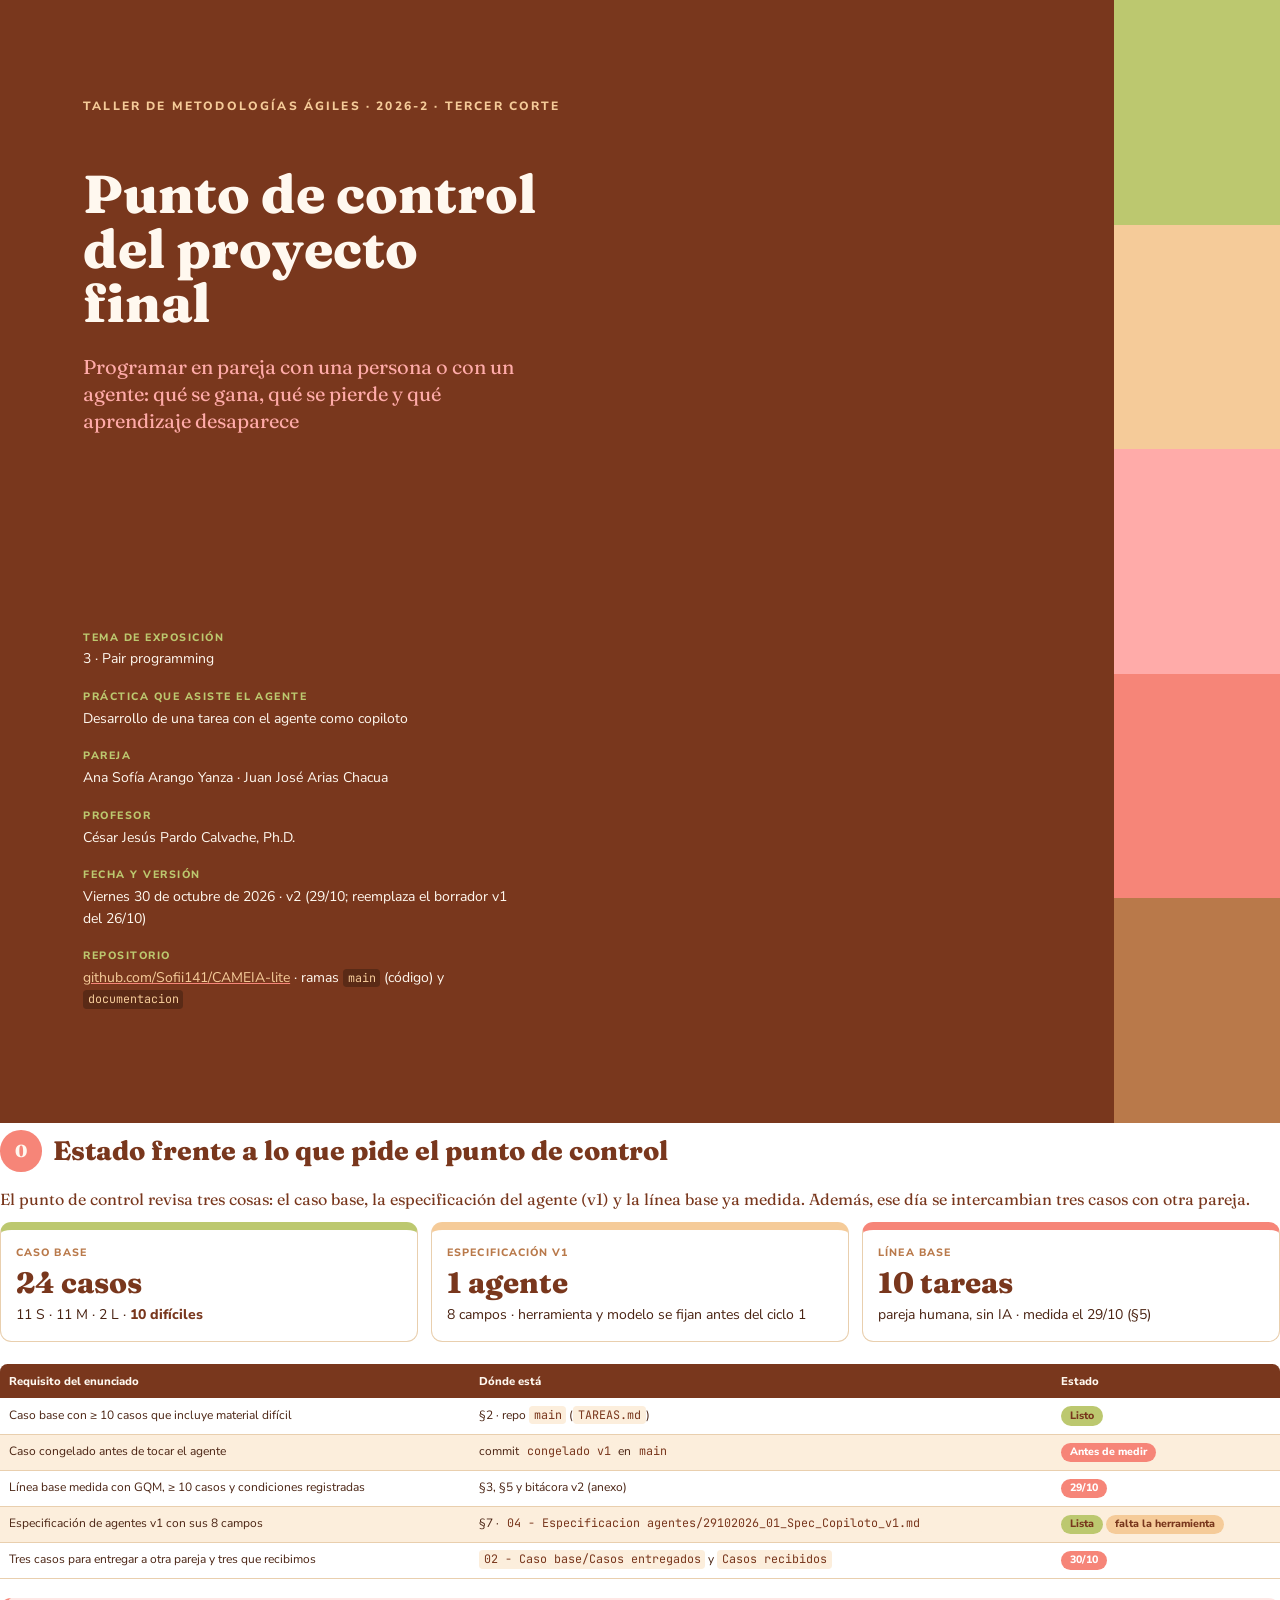
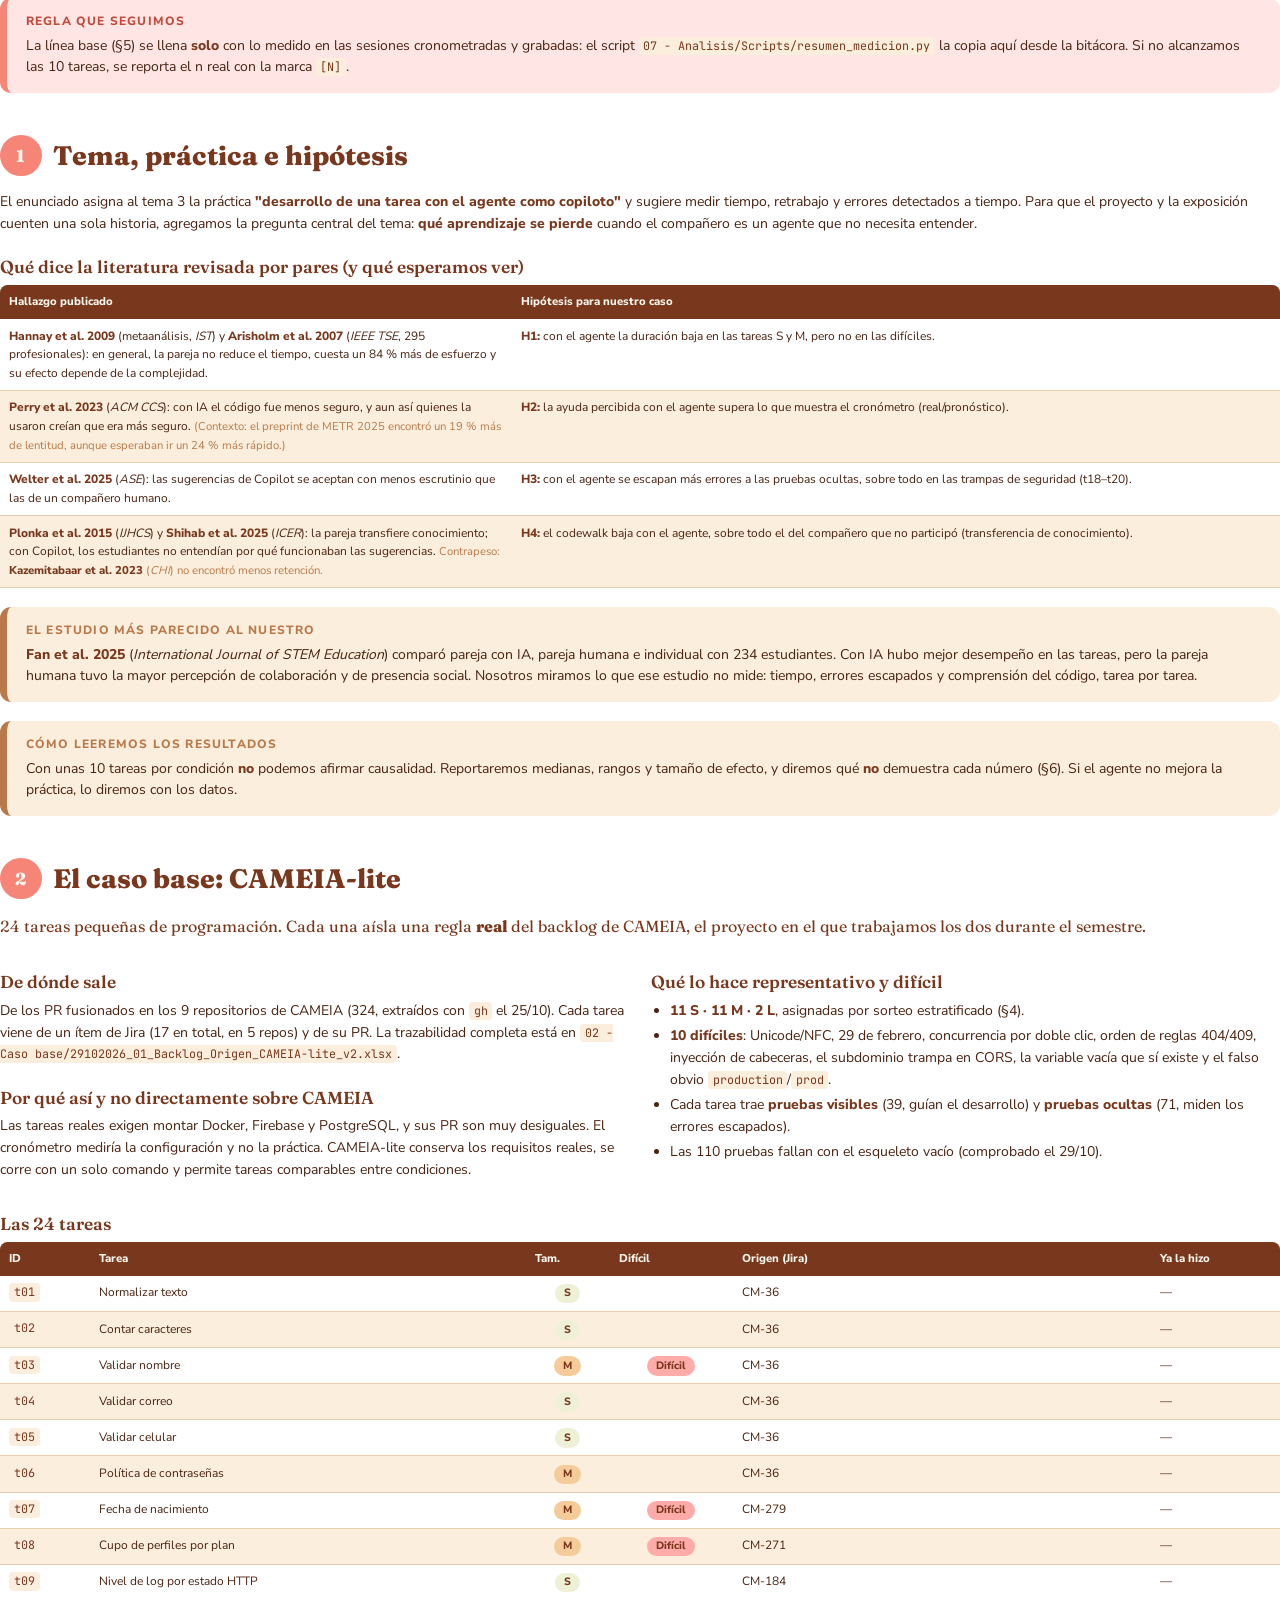
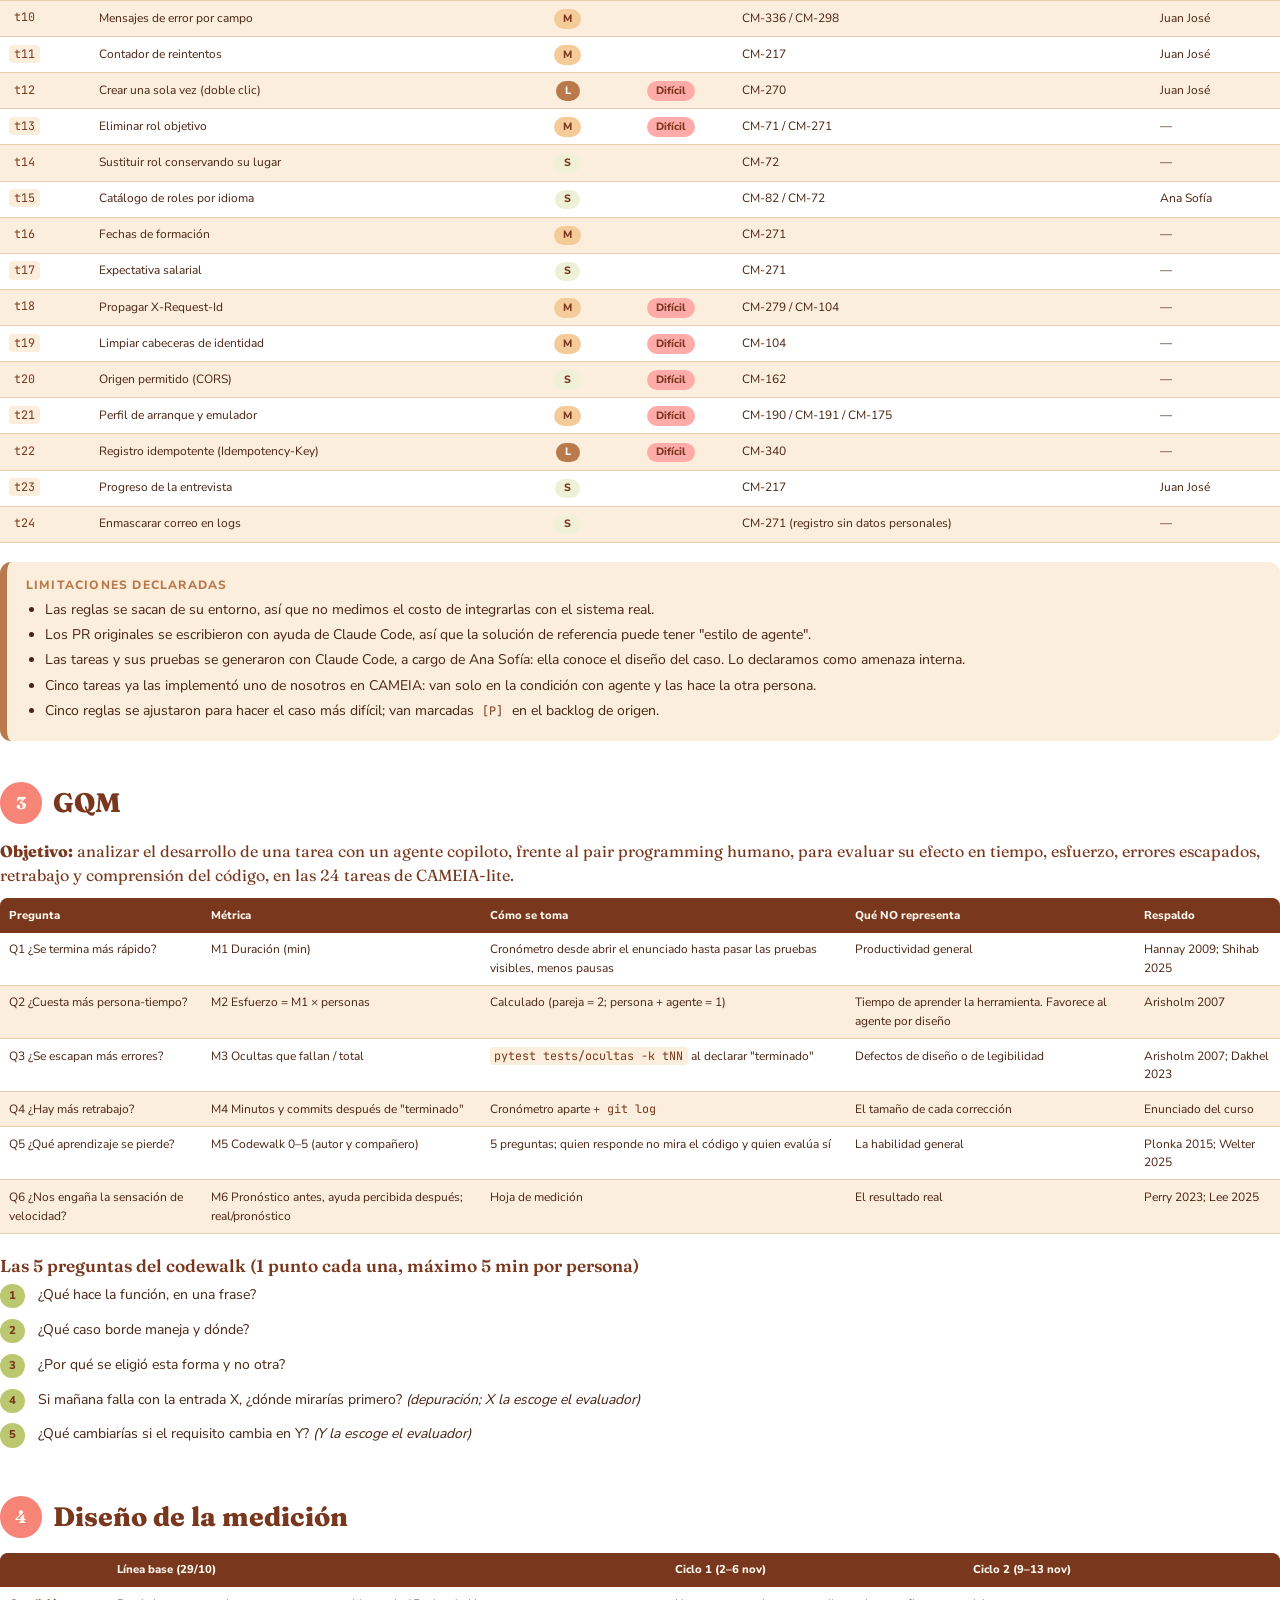
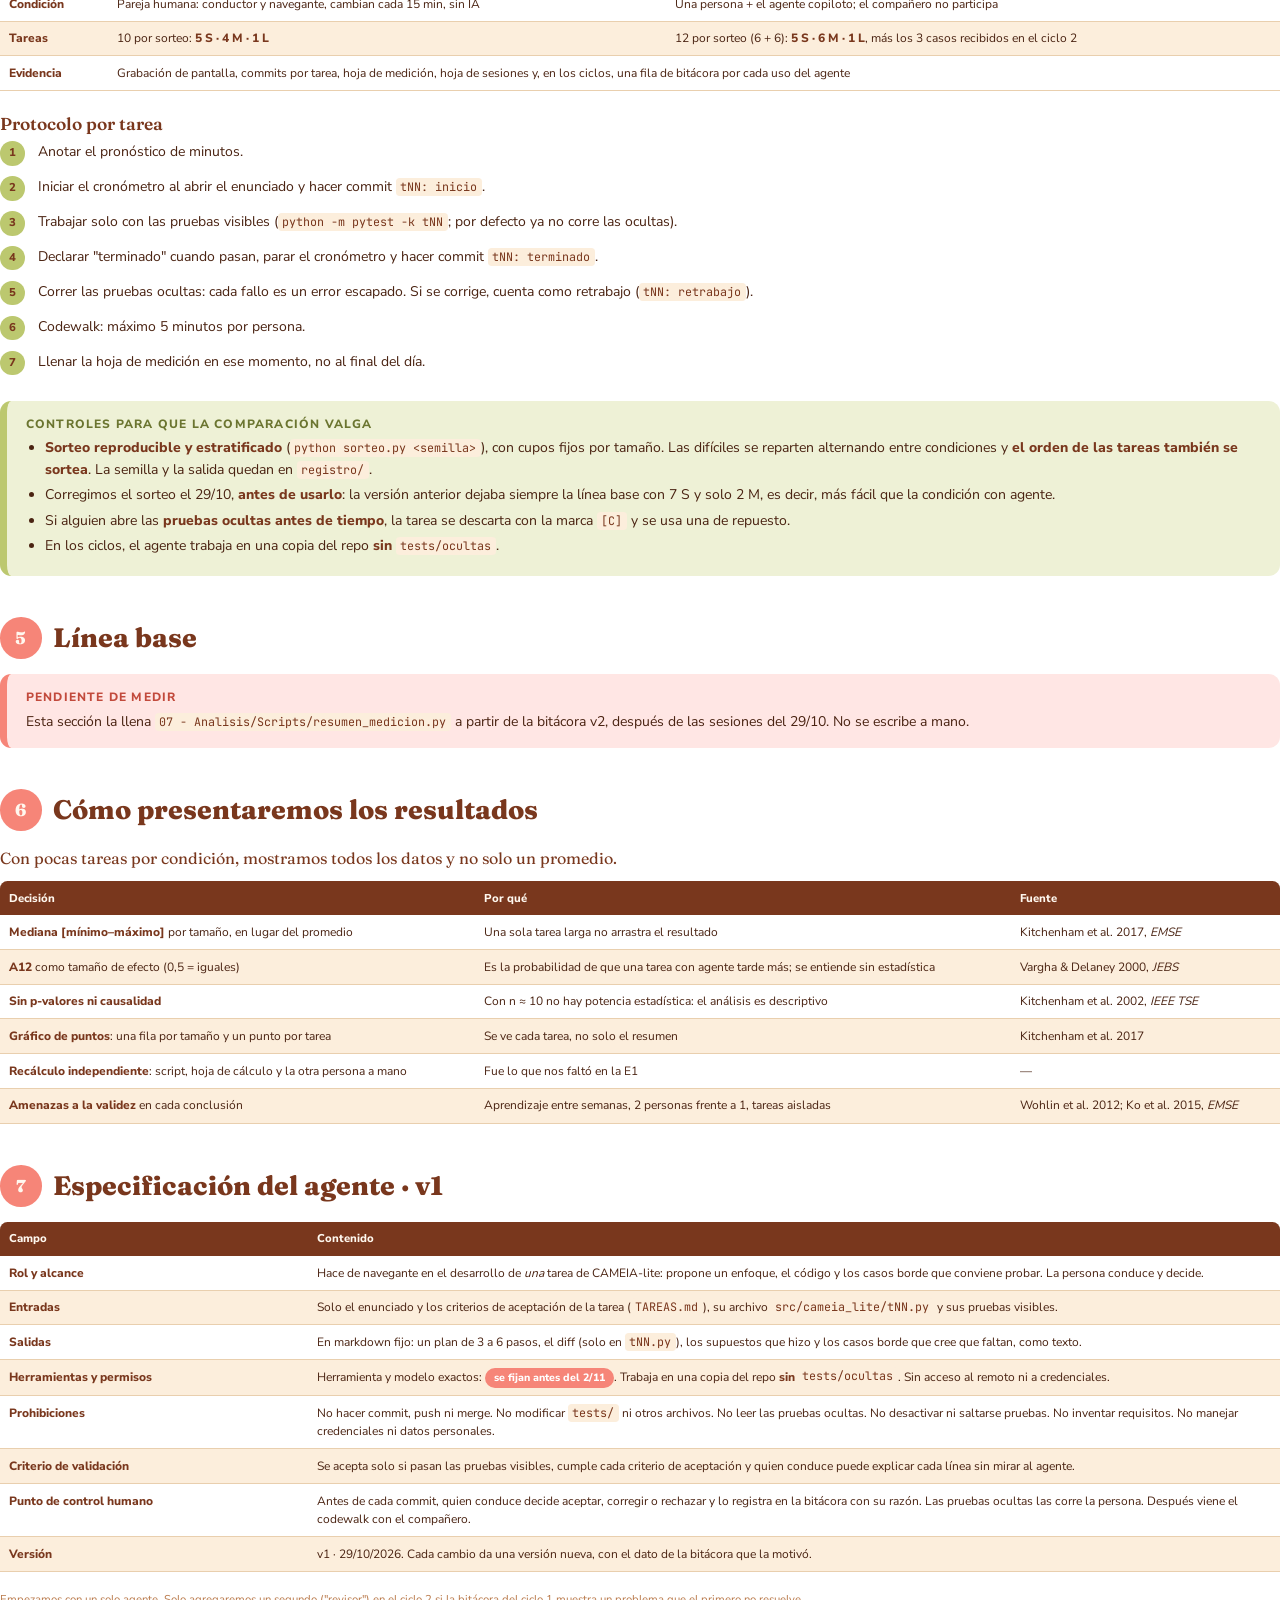
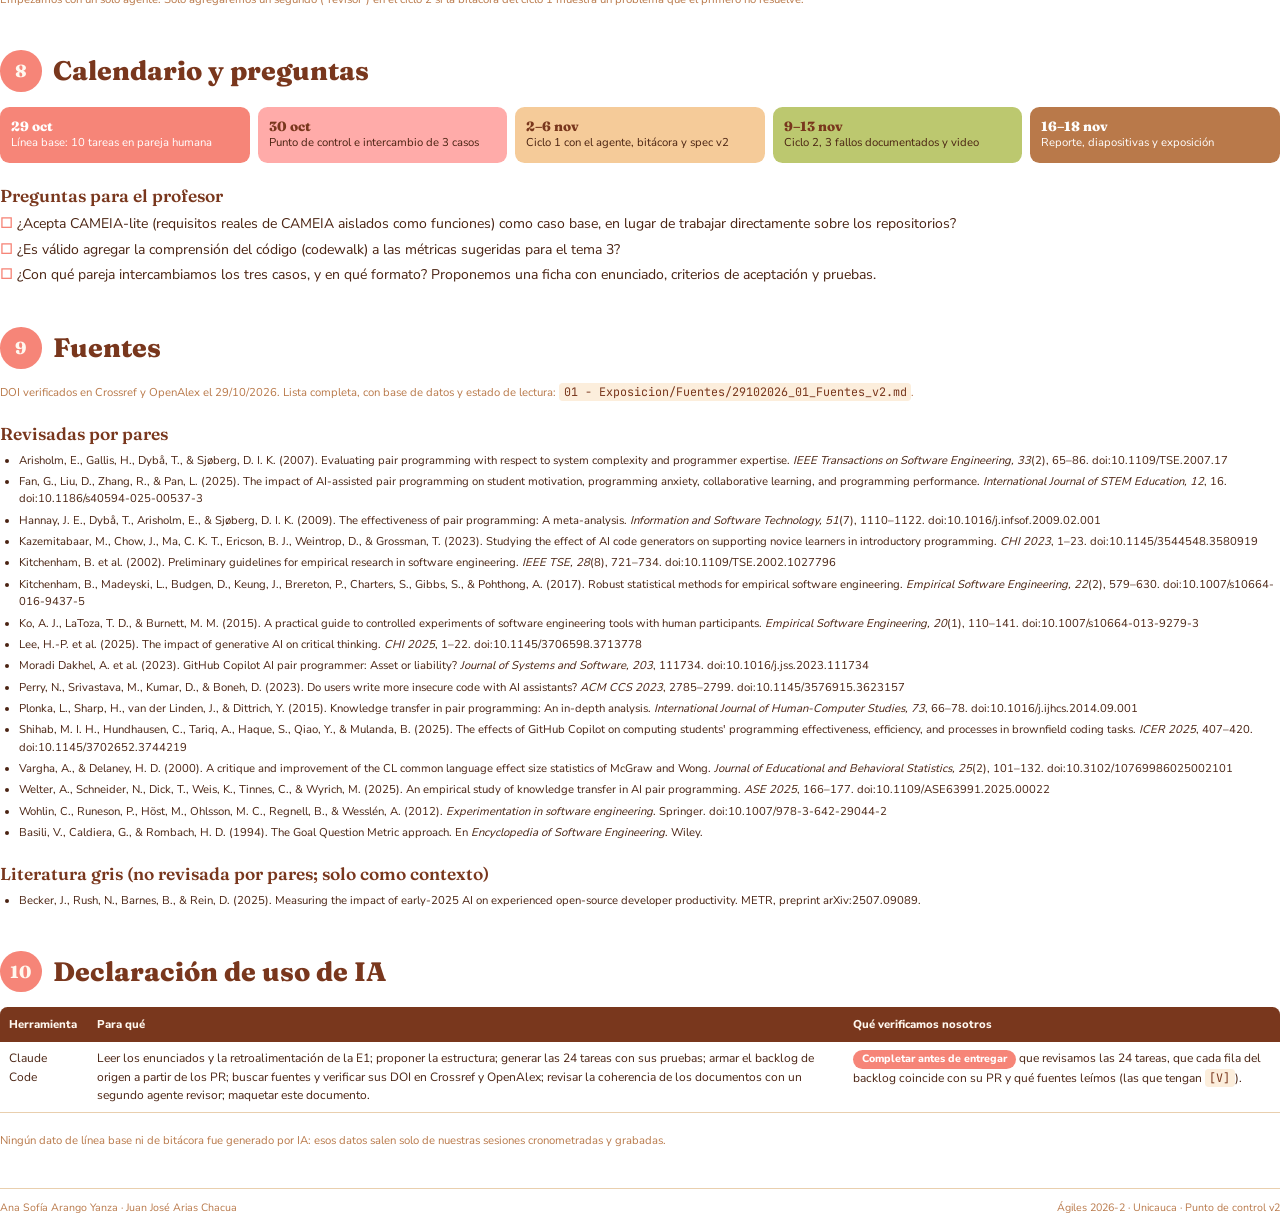
==== 09 - Control de entrega/29102026_02_Punto_Control_v2.html @ 7f0ef4fa "Revisión del punto de control (29/10): bitácora v2, GQM v2, spec v1 final, fuentes revisadas por par" ====
<!doctype html>
<html lang="es">
<head>
<meta charset="utf-8">
<title>Punto de control · Proyecto final · v2</title>
<link rel="stylesheet" href="../_Estilo/estilo.css">
</head>
<body>

<div class="portada">
  <div class="franjas"><span style="background:#BCC86F"></span><span style="background:#F5CB99"></span><span style="background:#FFABA9"></span><span style="background:#F68578"></span><span style="background:#B9794A"></span></div>
  <div class="etiqueta">Taller de Metodologías Ágiles · 2026-2 · Tercer corte</div>
  <h1>Punto de control del proyecto final</h1>
  <div class="sub">Programar en pareja con una persona o con un agente: qué se gana, qué se pierde y qué aprendizaje desaparece</div>
  <dl class="meta">
    <dt>Tema de exposición</dt><dd>3 · Pair programming</dd>
    <dt>Práctica que asiste el agente</dt><dd>Desarrollo de una tarea con el agente como copiloto</dd>
    <dt>Pareja</dt><dd>Ana Sofía Arango Yanza · Juan José Arias Chacua</dd>
    <dt>Profesor</dt><dd>César Jesús Pardo Calvache, Ph.D.</dd>
    <dt>Fecha y versión</dt><dd>Viernes 30 de octubre de 2026 · v2 (29/10; reemplaza el borrador v1 del 26/10)</dd>
    <dt>Repositorio</dt><dd><a href="https://github.com/Sofii141/CAMEIA-lite">github.com/Sofii141/CAMEIA-lite</a> · ramas <code style="background:#5a2a16;color:#F5CB99">main</code> (código) y <code style="background:#5a2a16;color:#F5CB99">documentacion</code></dd>
  </dl>
</div>

<section>
  <h2><span class="num">0</span>Estado frente a lo que pide el punto de control</h2>
  <p class="lead">El punto de control revisa tres cosas: el caso base, la especificación del agente (v1) y la línea base ya medida. Además, ese día se intercambian tres casos con otra pareja.</p>
  <div class="tarjetas">
    <div class="tarjeta verde"><div class="t">Caso base</div><div class="v">24 casos</div>11 S · 11 M · 2 L · <strong>10 difíciles</strong></div>
    <div class="tarjeta miel"><div class="t">Especificación v1</div><div class="v">1 agente</div>8 campos · herramienta y modelo se fijan antes del ciclo 1</div>
    <div class="tarjeta rosa"><div class="t">Línea base</div><div class="v">10 tareas</div>pareja humana, sin IA · medida el 29/10 (§5)</div>
  </div>
  <table>
    <thead><tr><th>Requisito del enunciado</th><th>Dónde está</th><th>Estado</th></tr></thead>
    <tbody>
      <tr><td>Caso base con ≥ 10 casos que incluye material difícil</td><td>§2 · repo <code>main</code> (<code>TAREAS.md</code>)</td><td><span class="chip ok">Listo</span></td></tr>
      <tr><td>Caso congelado antes de tocar el agente</td><td>commit <code>congelado v1</code> en <code>main</code></td><td><span class="chip pend">Antes de medir</span></td></tr>
      <tr><td>Línea base medida con GQM, ≥ 10 casos y condiciones registradas</td><td>§3, §5 y bitácora v2 (anexo)</td><td><span class="chip pend">29/10</span></td></tr>
      <tr><td>Especificación de agentes v1 con sus 8 campos</td><td>§7 · <code>04 - Especificacion agentes/29102026_01_Spec_Copiloto_v1.md</code></td><td><span class="chip ok">Lista</span> <span class="chip info">falta la herramienta</span></td></tr>
      <tr><td>Tres casos para entregar a otra pareja y tres que recibimos</td><td><code>02 - Caso base/Casos entregados</code> y <code>Casos recibidos</code></td><td><span class="chip pend">30/10</span></td></tr>
    </tbody>
  </table>
  <div class="caja alerta"><h4>Regla que seguimos</h4><p>La línea base (§5) se llena <strong>solo</strong> con lo medido en las sesiones cronometradas y grabadas: el script <code>07 - Analisis/Scripts/resumen_medicion.py</code> la copia aquí desde la bitácora. Si no alcanzamos las 10 tareas, se reporta el n real con la marca <code>[N]</code>.</p></div>
</section>

<section class="nueva">
  <h2><span class="num">1</span>Tema, práctica e hipótesis</h2>
  <p>El enunciado asigna al tema 3 la práctica <strong>"desarrollo de una tarea con el agente como copiloto"</strong> y sugiere medir tiempo, retrabajo y errores detectados a tiempo. Para que el proyecto y la exposición cuenten una sola historia, agregamos la pregunta central del tema: <strong>qué aprendizaje se pierde</strong> cuando el compañero es un agente que no necesita entender.</p>
  <h3>Qué dice la literatura revisada por pares (y qué esperamos ver)</h3>
  <table>
    <thead><tr><th style="width:40%">Hallazgo publicado</th><th>Hipótesis para nuestro caso</th></tr></thead>
    <tbody>
      <tr><td><strong>Hannay et al. 2009</strong> (metaanálisis, <em>IST</em>) y <strong>Arisholm et al. 2007</strong> (<em>IEEE TSE</em>, 295 profesionales): en general, la pareja no reduce el tiempo, cuesta un 84 % más de esfuerzo y su efecto depende de la complejidad.</td><td><strong>H1:</strong> con el agente la duración baja en las tareas S y M, pero no en las difíciles.</td></tr>
      <tr><td><strong>Perry et al. 2023</strong> (<em>ACM CCS</em>): con IA el código fue menos seguro, y aun así quienes la usaron creían que era más seguro. <span class="pequeno">(Contexto: el preprint de METR 2025 encontró un 19 % más de lentitud, aunque esperaban ir un 24 % más rápido.)</span></td><td><strong>H2:</strong> la ayuda percibida con el agente supera lo que muestra el cronómetro (real/pronóstico).</td></tr>
      <tr><td><strong>Welter et al. 2025</strong> (<em>ASE</em>): las sugerencias de Copilot se aceptan con menos escrutinio que las de un compañero humano.</td><td><strong>H3:</strong> con el agente se escapan más errores a las pruebas ocultas, sobre todo en las trampas de seguridad (t18–t20).</td></tr>
      <tr><td><strong>Plonka et al. 2015</strong> (<em>IJHCS</em>) y <strong>Shihab et al. 2025</strong> (<em>ICER</em>): la pareja transfiere conocimiento; con Copilot, los estudiantes no entendían por qué funcionaban las sugerencias. <span class="pequeno">Contrapeso: <strong>Kazemitabaar et al. 2023</strong> (<em>CHI</em>) no encontró menos retención.</span></td><td><strong>H4:</strong> el codewalk baja con el agente, sobre todo el del compañero que no participó (transferencia de conocimiento).</td></tr>
    </tbody>
  </table>
  <div class="caja nota"><h4>El estudio más parecido al nuestro</h4><p><strong>Fan et al. 2025</strong> (<em>International Journal of STEM Education</em>) comparó pareja con IA, pareja humana e individual con 234 estudiantes. Con IA hubo mejor desempeño en las tareas, pero la pareja humana tuvo la mayor percepción de colaboración y de presencia social. Nosotros miramos lo que ese estudio no mide: tiempo, errores escapados y comprensión del código, tarea por tarea.</p></div>
  <div class="caja nota"><h4>Cómo leeremos los resultados</h4><p>Con unas 10 tareas por condición <strong>no</strong> podemos afirmar causalidad. Reportaremos medianas, rangos y tamaño de efecto, y diremos qué <strong>no</strong> demuestra cada número (§6). Si el agente no mejora la práctica, lo diremos con los datos.</p></div>
</section>

<section class="nueva">
  <h2><span class="num">2</span>El caso base: CAMEIA-lite</h2>
  <p class="lead">24 tareas pequeñas de programación. Cada una aísla una regla <strong>real</strong> del backlog de CAMEIA, el proyecto en el que trabajamos los dos durante el semestre.</p>
  <div class="dos-col">
    <div>
      <h3>De dónde sale</h3>
      <p>De los PR fusionados en los 9 repositorios de CAMEIA (324, extraídos con <code>gh</code> el 25/10). Cada tarea viene de un ítem de Jira (17 en total, en 5 repos) y de su PR. La trazabilidad completa está en <code>02 - Caso base/29102026_01_Backlog_Origen_CAMEIA-lite_v2.xlsx</code>.</p>
      <h3>Por qué así y no directamente sobre CAMEIA</h3>
      <p>Las tareas reales exigen montar Docker, Firebase y PostgreSQL, y sus PR son muy desiguales. El cronómetro mediría la configuración y no la práctica. CAMEIA-lite conserva los requisitos reales, se corre con un solo comando y permite tareas comparables entre condiciones.</p>
    </div>
    <div>
      <h3>Qué lo hace representativo y difícil</h3>
      <ul>
        <li><strong>11 S · 11 M · 2 L</strong>, asignadas por sorteo estratificado (§4).</li>
        <li><strong>10 difíciles</strong>: Unicode/NFC, 29 de febrero, concurrencia por doble clic, orden de reglas 404/409, inyección de cabeceras, el subdominio trampa en CORS, la variable vacía que sí existe y el falso obvio <code>production</code>/<code>prod</code>.</li>
        <li>Cada tarea trae <strong>pruebas visibles</strong> (39, guían el desarrollo) y <strong>pruebas ocultas</strong> (71, miden los errores escapados).</li>
        <li>Las 110 pruebas fallan con el esqueleto vacío (comprobado el 29/10).</li>
      </ul>
    </div>
  </div>
  <h3>Las 24 tareas</h3>
  <table>
    <thead><tr><th>ID</th><th>Tarea</th><th>Tam.</th><th>Difícil</th><th>Origen (Jira)</th><th>Ya la hizo</th></tr></thead>
    <tbody><tr><td><code>t01</code></td><td>Normalizar texto</td><td class="c"><span class="chip s">S</span></td><td class="c"></td><td>CM-36</td><td>—</td></tr><tr><td><code>t02</code></td><td>Contar caracteres</td><td class="c"><span class="chip s">S</span></td><td class="c"></td><td>CM-36</td><td>—</td></tr><tr><td><code>t03</code></td><td>Validar nombre</td><td class="c"><span class="chip m">M</span></td><td class="c"><span class="chip dif">Difícil</span></td><td>CM-36</td><td>—</td></tr><tr><td><code>t04</code></td><td>Validar correo</td><td class="c"><span class="chip s">S</span></td><td class="c"></td><td>CM-36</td><td>—</td></tr><tr><td><code>t05</code></td><td>Validar celular</td><td class="c"><span class="chip s">S</span></td><td class="c"></td><td>CM-36</td><td>—</td></tr><tr><td><code>t06</code></td><td>Política de contraseñas</td><td class="c"><span class="chip m">M</span></td><td class="c"></td><td>CM-36</td><td>—</td></tr><tr><td><code>t07</code></td><td>Fecha de nacimiento</td><td class="c"><span class="chip m">M</span></td><td class="c"><span class="chip dif">Difícil</span></td><td>CM-279</td><td>—</td></tr><tr><td><code>t08</code></td><td>Cupo de perfiles por plan</td><td class="c"><span class="chip m">M</span></td><td class="c"><span class="chip dif">Difícil</span></td><td>CM-271</td><td>—</td></tr><tr><td><code>t09</code></td><td>Nivel de log por estado HTTP</td><td class="c"><span class="chip s">S</span></td><td class="c"></td><td>CM-184</td><td>—</td></tr><tr><td><code>t10</code></td><td>Mensajes de error por campo</td><td class="c"><span class="chip m">M</span></td><td class="c"></td><td>CM-336 / CM-298</td><td>Juan José</td></tr><tr><td><code>t11</code></td><td>Contador de reintentos</td><td class="c"><span class="chip m">M</span></td><td class="c"></td><td>CM-217</td><td>Juan José</td></tr><tr><td><code>t12</code></td><td>Crear una sola vez (doble clic)</td><td class="c"><span class="chip l">L</span></td><td class="c"><span class="chip dif">Difícil</span></td><td>CM-270</td><td>Juan José</td></tr><tr><td><code>t13</code></td><td>Eliminar rol objetivo</td><td class="c"><span class="chip m">M</span></td><td class="c"><span class="chip dif">Difícil</span></td><td>CM-71 / CM-271</td><td>—</td></tr><tr><td><code>t14</code></td><td>Sustituir rol conservando su lugar</td><td class="c"><span class="chip s">S</span></td><td class="c"></td><td>CM-72</td><td>—</td></tr><tr><td><code>t15</code></td><td>Catálogo de roles por idioma</td><td class="c"><span class="chip s">S</span></td><td class="c"></td><td>CM-82 / CM-72</td><td>Ana Sofía</td></tr><tr><td><code>t16</code></td><td>Fechas de formación</td><td class="c"><span class="chip m">M</span></td><td class="c"></td><td>CM-271</td><td>—</td></tr><tr><td><code>t17</code></td><td>Expectativa salarial</td><td class="c"><span class="chip s">S</span></td><td class="c"></td><td>CM-271</td><td>—</td></tr><tr><td><code>t18</code></td><td>Propagar X-Request-Id</td><td class="c"><span class="chip m">M</span></td><td class="c"><span class="chip dif">Difícil</span></td><td>CM-279 / CM-104</td><td>—</td></tr><tr><td><code>t19</code></td><td>Limpiar cabeceras de identidad</td><td class="c"><span class="chip m">M</span></td><td class="c"><span class="chip dif">Difícil</span></td><td>CM-104</td><td>—</td></tr><tr><td><code>t20</code></td><td>Origen permitido (CORS)</td><td class="c"><span class="chip s">S</span></td><td class="c"><span class="chip dif">Difícil</span></td><td>CM-162</td><td>—</td></tr><tr><td><code>t21</code></td><td>Perfil de arranque y emulador</td><td class="c"><span class="chip m">M</span></td><td class="c"><span class="chip dif">Difícil</span></td><td>CM-190 / CM-191 / CM-175</td><td>—</td></tr><tr><td><code>t22</code></td><td>Registro idempotente (Idempotency-Key)</td><td class="c"><span class="chip l">L</span></td><td class="c"><span class="chip dif">Difícil</span></td><td>CM-340</td><td>—</td></tr><tr><td><code>t23</code></td><td>Progreso de la entrevista</td><td class="c"><span class="chip s">S</span></td><td class="c"></td><td>CM-217</td><td>Juan José</td></tr><tr><td><code>t24</code></td><td>Enmascarar correo en logs</td><td class="c"><span class="chip s">S</span></td><td class="c"></td><td>CM-271 (registro sin datos personales)</td><td>—</td></tr></tbody>
  </table>
  <div class="caja nota"><h4>Limitaciones declaradas</h4>
    <ul>
      <li>Las reglas se sacan de su entorno, así que no medimos el costo de integrarlas con el sistema real.</li>
      <li>Los PR originales se escribieron con ayuda de Claude Code, así que la solución de referencia puede tener "estilo de agente".</li>
      <li>Las tareas y sus pruebas se generaron con Claude Code, a cargo de Ana Sofía: ella conoce el diseño del caso. Lo declaramos como amenaza interna.</li>
      <li>Cinco tareas ya las implementó uno de nosotros en CAMEIA: van solo en la condición con agente y las hace la otra persona.</li>
      <li>Cinco reglas se ajustaron para hacer el caso más difícil; van marcadas <code>[P]</code> en el backlog de origen.</li>
    </ul>
  </div>
</section>

<section class="nueva">
  <h2><span class="num">3</span>GQM</h2>
  <p class="lead"><strong>Objetivo:</strong> analizar el desarrollo de una tarea con un agente copiloto, frente al pair programming humano, para evaluar su efecto en tiempo, esfuerzo, errores escapados, retrabajo y comprensión del código, en las 24 tareas de CAMEIA-lite.</p>
  <table>
    <thead><tr><th>Pregunta</th><th>Métrica</th><th>Cómo se toma</th><th>Qué NO representa</th><th>Respaldo</th></tr></thead>
    <tbody>
      <tr><td>Q1 ¿Se termina más rápido?</td><td>M1 Duración (min)</td><td>Cronómetro desde abrir el enunciado hasta pasar las pruebas visibles, menos pausas</td><td>Productividad general</td><td>Hannay 2009; Shihab 2025</td></tr>
      <tr><td>Q2 ¿Cuesta más persona-tiempo?</td><td>M2 Esfuerzo = M1 × personas</td><td>Calculado (pareja = 2; persona + agente = 1)</td><td>Tiempo de aprender la herramienta. Favorece al agente por diseño</td><td>Arisholm 2007</td></tr>
      <tr><td>Q3 ¿Se escapan más errores?</td><td>M3 Ocultas que fallan / total</td><td><code>pytest tests/ocultas -k tNN</code> al declarar "terminado"</td><td>Defectos de diseño o de legibilidad</td><td>Arisholm 2007; Dakhel 2023</td></tr>
      <tr><td>Q4 ¿Hay más retrabajo?</td><td>M4 Minutos y commits después de "terminado"</td><td>Cronómetro aparte + <code>git log</code></td><td>El tamaño de cada corrección</td><td>Enunciado del curso</td></tr>
      <tr><td>Q5 ¿Qué aprendizaje se pierde?</td><td>M5 Codewalk 0–5 (autor y compañero)</td><td>5 preguntas; quien responde no mira el código y quien evalúa sí</td><td>La habilidad general</td><td>Plonka 2015; Welter 2025</td></tr>
      <tr><td>Q6 ¿Nos engaña la sensación de velocidad?</td><td>M6 Pronóstico antes, ayuda percibida después; real/pronóstico</td><td>Hoja de medición</td><td>El resultado real</td><td>Perry 2023; Lee 2025</td></tr>
    </tbody>
  </table>
  <h3>Las 5 preguntas del codewalk (1 punto cada una, máximo 5 min por persona)</h3>
  <ol class="pasos">
    <li>¿Qué hace la función, en una frase?</li>
    <li>¿Qué caso borde maneja y dónde?</li>
    <li>¿Por qué se eligió esta forma y no otra?</li>
    <li>Si mañana falla con la entrada X, ¿dónde mirarías primero? <em>(depuración; X la escoge el evaluador)</em></li>
    <li>¿Qué cambiarías si el requisito cambia en Y? <em>(Y la escoge el evaluador)</em></li>
  </ol>
</section>

<section class="nueva">
  <h2><span class="num">4</span>Diseño de la medición</h2>
  <table>
    <thead><tr><th></th><th>Línea base (29/10)</th><th>Ciclo 1 (2–6 nov)</th><th>Ciclo 2 (9–13 nov)</th></tr></thead>
    <tbody>
      <tr><td><strong>Condición</strong></td><td>Pareja humana: conductor y navegante, cambian cada 15 min, sin IA</td><td colspan="2">Una persona + el agente copiloto; el compañero no participa</td></tr>
      <tr><td><strong>Tareas</strong></td><td>10 por sorteo: <strong>5 S · 4 M · 1 L</strong></td><td colspan="2">12 por sorteo (6 + 6): <strong>5 S · 6 M · 1 L</strong>, más los 3 casos recibidos en el ciclo 2</td></tr>
      <tr><td><strong>Evidencia</strong></td><td colspan="3">Grabación de pantalla, commits por tarea, hoja de medición, hoja de sesiones y, en los ciclos, una fila de bitácora por cada uso del agente</td></tr>
    </tbody>
  </table>
  <h3>Protocolo por tarea</h3>
  <ol class="pasos">
    <li>Anotar el pronóstico de minutos.</li>
    <li>Iniciar el cronómetro al abrir el enunciado y hacer commit <code>tNN: inicio</code>.</li>
    <li>Trabajar solo con las pruebas visibles (<code>python -m pytest -k tNN</code>; por defecto ya no corre las ocultas).</li>
    <li>Declarar "terminado" cuando pasan, parar el cronómetro y hacer commit <code>tNN: terminado</code>.</li>
    <li>Correr las pruebas ocultas: cada fallo es un error escapado. Si se corrige, cuenta como retrabajo (<code>tNN: retrabajo</code>).</li>
    <li>Codewalk: máximo 5 minutos por persona.</li>
    <li>Llenar la hoja de medición en ese momento, no al final del día.</li>
  </ol>
  <div class="caja ok"><h4>Controles para que la comparación valga</h4>
    <ul>
      <li><strong>Sorteo reproducible y estratificado</strong> (<code>python sorteo.py &lt;semilla&gt;</code>), con cupos fijos por tamaño. Las difíciles se reparten alternando entre condiciones y <strong>el orden de las tareas también se sortea</strong>. La semilla y la salida quedan en <code>registro/</code>.</li>
      <li>Corregimos el sorteo el 29/10, <strong>antes de usarlo</strong>: la versión anterior dejaba siempre la línea base con 7 S y solo 2 M, es decir, más fácil que la condición con agente.</li>
      <li>Si alguien abre las <strong>pruebas ocultas antes de tiempo</strong>, la tarea se descarta con la marca <code>[C]</code> y se usa una de repuesto.</li>
      <li>En los ciclos, el agente trabaja en una copia del repo <strong>sin</strong> <code>tests/ocultas</code>.</li>
    </ul>
  </div>
</section>

<section class="nueva">
  <h2><span class="num">5</span>Línea base</h2>
  <!-- LB:INICIO --><div class="caja alerta"><h4>Pendiente de medir</h4><p>Esta sección la llena <code>07 - Analisis/Scripts/resumen_medicion.py</code> a partir de la bitácora v2, después de las sesiones del 29/10. No se escribe a mano.</p></div><!-- LB:FIN -->
</section>

<section class="nueva">
  <h2><span class="num">6</span>Cómo presentaremos los resultados</h2>
  <p class="lead">Con pocas tareas por condición, mostramos todos los datos y no solo un promedio.</p>
  <table>
    <thead><tr><th>Decisión</th><th>Por qué</th><th>Fuente</th></tr></thead>
    <tbody>
      <tr><td><strong>Mediana [mínimo–máximo]</strong> por tamaño, en lugar del promedio</td><td>Una sola tarea larga no arrastra el resultado</td><td>Kitchenham et al. 2017, <em>EMSE</em></td></tr>
      <tr><td><strong>A12</strong> como tamaño de efecto (0,5 = iguales)</td><td>Es la probabilidad de que una tarea con agente tarde más; se entiende sin estadística</td><td>Vargha &amp; Delaney 2000, <em>JEBS</em></td></tr>
      <tr><td><strong>Sin p-valores ni causalidad</strong></td><td>Con n ≈ 10 no hay potencia estadística: el análisis es descriptivo</td><td>Kitchenham et al. 2002, <em>IEEE TSE</em></td></tr>
      <tr><td><strong>Gráfico de puntos</strong>: una fila por tamaño y un punto por tarea</td><td>Se ve cada tarea, no solo el resumen</td><td>Kitchenham et al. 2017</td></tr>
      <tr><td><strong>Recálculo independiente</strong>: script, hoja de cálculo y la otra persona a mano</td><td>Fue lo que nos faltó en la E1</td><td>—</td></tr>
      <tr><td><strong>Amenazas a la validez</strong> en cada conclusión</td><td>Aprendizaje entre semanas, 2 personas frente a 1, tareas aisladas</td><td>Wohlin et al. 2012; Ko et al. 2015, <em>EMSE</em></td></tr>
    </tbody>
  </table>
</section>

<section class="nueva">
  <h2><span class="num">7</span>Especificación del agente · v1</h2>
  <table>
    <thead><tr><th style="width:24%">Campo</th><th>Contenido</th></tr></thead>
    <tbody>
      <tr><td><strong>Rol y alcance</strong></td><td>Hace de navegante en el desarrollo de <em>una</em> tarea de CAMEIA-lite: propone un enfoque, el código y los casos borde que conviene probar. La persona conduce y decide.</td></tr>
      <tr><td><strong>Entradas</strong></td><td>Solo el enunciado y los criterios de aceptación de la tarea (<code>TAREAS.md</code>), su archivo <code>src/cameia_lite/tNN.py</code> y sus pruebas visibles.</td></tr>
      <tr><td><strong>Salidas</strong></td><td>En markdown fijo: un plan de 3 a 6 pasos, el diff (solo en <code>tNN.py</code>), los supuestos que hizo y los casos borde que cree que faltan, como texto.</td></tr>
      <tr><td><strong>Herramientas y permisos</strong></td><td>Herramienta y modelo exactos: <span class="chip pend">se fijan antes del 2/11</span>. Trabaja en una copia del repo <strong>sin</strong> <code>tests/ocultas</code>. Sin acceso al remoto ni a credenciales.</td></tr>
      <tr><td><strong>Prohibiciones</strong></td><td>No hacer commit, push ni merge. No modificar <code>tests/</code> ni otros archivos. No leer las pruebas ocultas. No desactivar ni saltarse pruebas. No inventar requisitos. No manejar credenciales ni datos personales.</td></tr>
      <tr><td><strong>Criterio de validación</strong></td><td>Se acepta solo si pasan las pruebas visibles, cumple cada criterio de aceptación y quien conduce puede explicar cada línea sin mirar al agente.</td></tr>
      <tr><td><strong>Punto de control humano</strong></td><td>Antes de cada commit, quien conduce decide aceptar, corregir o rechazar y lo registra en la bitácora con su razón. Las pruebas ocultas las corre la persona. Después viene el codewalk con el compañero.</td></tr>
      <tr><td><strong>Versión</strong></td><td>v1 · 29/10/2026. Cada cambio da una versión nueva, con el dato de la bitácora que la motivó.</td></tr>
    </tbody>
  </table>
  <p class="pequeno">Empezamos con un solo agente. Solo agregaremos un segundo ("revisor") en el ciclo 2 si la bitácora del ciclo 1 muestra un problema que el primero no resuelve.</p>
</section>

<section>
  <h2><span class="num">8</span>Calendario y preguntas</h2>
  <div class="tiempo">
    <div class="t1"><b>29 oct</b>Línea base: 10 tareas en pareja humana</div>
    <div class="t2"><b>30 oct</b>Punto de control e intercambio de 3 casos</div>
    <div class="t3"><b>2–6 nov</b>Ciclo 1 con el agente, bitácora y spec v2</div>
    <div class="t4"><b>9–13 nov</b>Ciclo 2, 3 fallos documentados y video</div>
    <div class="t5"><b>16–18 nov</b>Reporte, diapositivas y exposición</div>
  </div>
  <h3>Preguntas para el profesor</h3>
  <ul class="check">
    <li>¿Acepta CAMEIA-lite (requisitos reales de CAMEIA aislados como funciones) como caso base, en lugar de trabajar directamente sobre los repositorios?</li>
    <li>¿Es válido agregar la comprensión del código (codewalk) a las métricas sugeridas para el tema 3?</li>
    <li>¿Con qué pareja intercambiamos los tres casos, y en qué formato? Proponemos una ficha con enunciado, criterios de aceptación y pruebas.</li>
  </ul>
</section>

<section>
  <h2><span class="num">9</span>Fuentes</h2>
  <p class="pequeno">DOI verificados en Crossref y OpenAlex el 29/10/2026. Lista completa, con base de datos y estado de lectura: <code>01 - Exposicion/Fuentes/29102026_01_Fuentes_v2.md</code>.</p>
  <h3>Revisadas por pares</h3>
  <ul class="pequeno" style="color:var(--ink)">
    <li>Arisholm, E., Gallis, H., Dybå, T., &amp; Sjøberg, D. I. K. (2007). Evaluating pair programming with respect to system complexity and programmer expertise. <em>IEEE Transactions on Software Engineering, 33</em>(2), 65–86. doi:10.1109/TSE.2007.17</li>
    <li>Fan, G., Liu, D., Zhang, R., &amp; Pan, L. (2025). The impact of AI-assisted pair programming on student motivation, programming anxiety, collaborative learning, and programming performance. <em>International Journal of STEM Education, 12</em>, 16. doi:10.1186/s40594-025-00537-3</li>
    <li>Hannay, J. E., Dybå, T., Arisholm, E., &amp; Sjøberg, D. I. K. (2009). The effectiveness of pair programming: A meta-analysis. <em>Information and Software Technology, 51</em>(7), 1110–1122. doi:10.1016/j.infsof.2009.02.001</li>
    <li>Kazemitabaar, M., Chow, J., Ma, C. K. T., Ericson, B. J., Weintrop, D., &amp; Grossman, T. (2023). Studying the effect of AI code generators on supporting novice learners in introductory programming. <em>CHI 2023</em>, 1–23. doi:10.1145/3544548.3580919</li>
    <li>Kitchenham, B. et al. (2002). Preliminary guidelines for empirical research in software engineering. <em>IEEE TSE, 28</em>(8), 721–734. doi:10.1109/TSE.2002.1027796</li>
    <li>Kitchenham, B., Madeyski, L., Budgen, D., Keung, J., Brereton, P., Charters, S., Gibbs, S., &amp; Pohthong, A. (2017). Robust statistical methods for empirical software engineering. <em>Empirical Software Engineering, 22</em>(2), 579–630. doi:10.1007/s10664-016-9437-5</li>
    <li>Ko, A. J., LaToza, T. D., &amp; Burnett, M. M. (2015). A practical guide to controlled experiments of software engineering tools with human participants. <em>Empirical Software Engineering, 20</em>(1), 110–141. doi:10.1007/s10664-013-9279-3</li>
    <li>Lee, H.-P. et al. (2025). The impact of generative AI on critical thinking. <em>CHI 2025</em>, 1–22. doi:10.1145/3706598.3713778</li>
    <li>Moradi Dakhel, A. et al. (2023). GitHub Copilot AI pair programmer: Asset or liability? <em>Journal of Systems and Software, 203</em>, 111734. doi:10.1016/j.jss.2023.111734</li>
    <li>Perry, N., Srivastava, M., Kumar, D., &amp; Boneh, D. (2023). Do users write more insecure code with AI assistants? <em>ACM CCS 2023</em>, 2785–2799. doi:10.1145/3576915.3623157</li>
    <li>Plonka, L., Sharp, H., van der Linden, J., &amp; Dittrich, Y. (2015). Knowledge transfer in pair programming: An in-depth analysis. <em>International Journal of Human-Computer Studies, 73</em>, 66–78. doi:10.1016/j.ijhcs.2014.09.001</li>
    <li>Shihab, M. I. H., Hundhausen, C., Tariq, A., Haque, S., Qiao, Y., &amp; Mulanda, B. (2025). The effects of GitHub Copilot on computing students' programming effectiveness, efficiency, and processes in brownfield coding tasks. <em>ICER 2025</em>, 407–420. doi:10.1145/3702652.3744219</li>
    <li>Vargha, A., &amp; Delaney, H. D. (2000). A critique and improvement of the CL common language effect size statistics of McGraw and Wong. <em>Journal of Educational and Behavioral Statistics, 25</em>(2), 101–132. doi:10.3102/10769986025002101</li>
    <li>Welter, A., Schneider, N., Dick, T., Weis, K., Tinnes, C., &amp; Wyrich, M. (2025). An empirical study of knowledge transfer in AI pair programming. <em>ASE 2025</em>, 166–177. doi:10.1109/ASE63991.2025.00022</li>
    <li>Wohlin, C., Runeson, P., Höst, M., Ohlsson, M. C., Regnell, B., &amp; Wesslén, A. (2012). <em>Experimentation in software engineering</em>. Springer. doi:10.1007/978-3-642-29044-2</li>
    <li>Basili, V., Caldiera, G., &amp; Rombach, H. D. (1994). The Goal Question Metric approach. En <em>Encyclopedia of Software Engineering</em>. Wiley.</li>
  </ul>
  <h3>Literatura gris (no revisada por pares; solo como contexto)</h3>
  <ul class="pequeno" style="color:var(--ink)">
    <li>Becker, J., Rush, N., Barnes, B., &amp; Rein, D. (2025). Measuring the impact of early-2025 AI on experienced open-source developer productivity. METR, preprint arXiv:2507.09089.</li>
  </ul>
</section>

<section>
  <h2><span class="num">10</span>Declaración de uso de IA</h2>
  <table>
    <thead><tr><th>Herramienta</th><th>Para qué</th><th>Qué verificamos nosotros</th></tr></thead>
    <tbody>
      <tr><td>Claude Code</td><td>Leer los enunciados y la retroalimentación de la E1; proponer la estructura; generar las 24 tareas con sus pruebas; armar el backlog de origen a partir de los PR; buscar fuentes y verificar sus DOI en Crossref y OpenAlex; revisar la coherencia de los documentos con un segundo agente revisor; maquetar este documento.</td><td><span class="chip pend">Completar antes de entregar</span> que revisamos las 24 tareas, que cada fila del backlog coincide con su PR y qué fuentes leímos (las que tengan <code>[V]</code>).</td></tr>
    </tbody>
  </table>
  <p class="pequeno">Ningún dato de línea base ni de bitácora fue generado por IA: esos datos salen solo de nuestras sesiones cronometradas y grabadas.</p>
</section>

<div class="pie"><span>Ana Sofía Arango Yanza · Juan José Arias Chacua</span><span>Ágiles 2026-2 · Unicauca · Punto de control v2</span></div>
</body>
</html>
---- _Estilo/estilo.css ----
/* ==========================================================================
   Estilo "Macarons" — documentos del proyecto final Ágiles 2026-2
   Usar en todo documento (PDF vía HTML) y como referencia para las diapositivas.
   Ver _Estilo/README.md
   ========================================================================== */
/* Fuentes locales (OFL, Google Fonts) en _Estilo/fuentes: funcionan sin internet */
@font-face { font-family: "Fraunces"; font-weight: 400; font-style: normal; src: url("fuentes/Fraunces-400.ttf") format("truetype"); }
@font-face { font-family: "Fraunces"; font-weight: 600; font-style: normal; src: url("fuentes/Fraunces-600.ttf") format("truetype"); }
@font-face { font-family: "Fraunces"; font-weight: 800; font-style: normal; src: url("fuentes/Fraunces-800.ttf") format("truetype"); }
@font-face { font-family: "JetBrains Mono"; font-weight: 400; font-style: normal; src: url("fuentes/JetBrainsMono-400.ttf") format("truetype"); }
@font-face { font-family: "JetBrains Mono"; font-weight: 600; font-style: normal; src: url("fuentes/JetBrainsMono-600.ttf") format("truetype"); }
@font-face { font-family: "Nunito Sans"; font-weight: 400; font-style: normal; src: url("fuentes/NunitoSans-400.ttf") format("truetype"); }
@font-face { font-family: "Nunito Sans"; font-weight: 600; font-style: normal; src: url("fuentes/NunitoSans-600.ttf") format("truetype"); }
@font-face { font-family: "Nunito Sans"; font-weight: 800; font-style: normal; src: url("fuentes/NunitoSans-800.ttf") format("truetype"); }

:root {
  /* Paleta */
  --matcha:      #BCC86F;  /* éxito, listo, verificado */
  --semolina:    #F5CB99;  /* fondos suaves, tablas */
  --strawberry:  #FFABA9;  /* advertencias suaves, casos difíciles */
  --tea-rose:    #F68578;  /* acento principal, pendientes */
  --peanut:      #B9794A;  /* texto secundario, bordes */
  --chocolate:   #79371D;  /* texto principal, títulos */
  /* Derivados */
  --cream:       #FFF8EF;  /* fondo de página */
  --matcha-soft: #EEF1D6;
  --semolina-soft:#FCEEDC;
  --rose-soft:   #FFE6E4;
  --ink:         #4A2312;  /* texto de cuerpo, más oscuro que chocolate */
  --line:        #E9CFAE;

  --f-titulo: "Fraunces", Georgia, serif;
  --f-texto:  "Nunito Sans", "Segoe UI", sans-serif;
  --f-mono:   "JetBrains Mono", Consolas, monospace;
}

@page { size: A4; margin: 18mm 16mm 20mm; }
@page :first { margin: 0; }

* { box-sizing: border-box; }
html { -webkit-print-color-adjust: exact; print-color-adjust: exact; }
body { margin: 0; background: #fff; color: var(--ink); font: 10.5pt/1.55 var(--f-texto); }

/* ---------- Portada ---------- */
.portada { height: 297mm; padding: 26mm 22mm; position: relative; overflow: hidden; page-break-after: always;
  background: var(--chocolate); color: var(--cream); display: flex; flex-direction: column; }
.portada .franjas { position: absolute; right: 0; top: 0; bottom: 0; width: 44mm; display: flex; flex-direction: column; }
.portada .franjas span { flex: 1; }
.portada .etiqueta { font: 800 9pt var(--f-texto); letter-spacing: .18em; text-transform: uppercase; color: var(--semolina); }
.portada h1 { font: 800 40pt/1.02 var(--f-titulo); margin: 14mm 0 6mm; max-width: 120mm; color: var(--cream); }
.portada .sub { font: 400 15pt/1.35 var(--f-titulo); color: var(--strawberry); max-width: 115mm; }
.portada .meta { margin-top: auto; max-width: 118mm; font-size: 10.5pt; }
.portada .meta dt { font: 800 8pt var(--f-texto); letter-spacing: .14em; text-transform: uppercase; color: var(--matcha); margin-top: 5mm; }
.portada .meta dd { margin: 1mm 0 0; }
.portada .meta a { color: var(--semolina); }

/* ---------- Títulos ---------- */
h1, h2, h3 { font-family: var(--f-titulo); color: var(--chocolate); line-height: 1.15; }
h2 { font-size: 20pt; font-weight: 800; margin: 0 0 4mm; padding-top: 2mm; break-after: avoid; }
h2 .num { display: inline-block; min-width: 11mm; height: 11mm; line-height: 11mm; text-align: center; border-radius: 50%;
  background: var(--tea-rose); color: var(--cream); font-size: 13pt; margin-right: 3mm; vertical-align: 2pt; }
h3 { font-size: 13pt; font-weight: 600; margin: 6mm 0 2mm; break-after: avoid; }
section { margin-bottom: 9mm; }
section.nueva { break-before: page; }
p { margin: 0 0 3mm; }
a { color: var(--chocolate); text-decoration-color: var(--tea-rose); }
code { font: 8.8pt var(--f-mono); background: var(--semolina-soft); padding: .3mm 1.2mm; border-radius: 1mm; color: var(--chocolate); }
strong { color: var(--chocolate); }
.lead { font: 400 12pt/1.5 var(--f-titulo); color: var(--chocolate); }

/* ---------- Tablas ---------- */
table { width: 100%; border-collapse: separate; border-spacing: 0; margin: 2mm 0 5mm; font-size: 9pt; break-inside: auto; }
thead th { background: var(--chocolate); color: var(--cream); font-weight: 800; text-align: left; padding: 2.2mm 2.5mm; font-size: 8.5pt; }
thead th:first-child { border-top-left-radius: 2mm; } thead th:last-child { border-top-right-radius: 2mm; }
tbody td { padding: 2mm 2.5mm; border-bottom: .3mm solid var(--line); vertical-align: top; background: #fff; }
tbody tr:nth-child(even) td { background: var(--semolina-soft); }
tr { break-inside: avoid; }
td.c { text-align: center; }

/* ---------- Chips y estados ---------- */
.chip { display: inline-block; padding: .4mm 2.4mm; border-radius: 10mm; font-size: 8pt; font-weight: 800; white-space: nowrap; }
.chip.ok    { background: var(--matcha); color: var(--chocolate); }
.chip.pend  { background: var(--tea-rose); color: #fff; }
.chip.dif   { background: var(--strawberry); color: var(--chocolate); }
.chip.info  { background: var(--semolina); color: var(--chocolate); }
.chip.s { background: var(--matcha-soft); color: var(--chocolate); }
.chip.m { background: var(--semolina); color: var(--chocolate); }
.chip.l { background: var(--peanut); color: #fff; }

/* ---------- Cajas ---------- */
.caja { border-radius: 3mm; padding: 4mm 5mm; margin: 3mm 0 5mm; break-inside: avoid; border-left: 2mm solid; }
.caja h4 { margin: 0 0 1.5mm; font: 800 9pt var(--f-texto); letter-spacing: .1em; text-transform: uppercase; }
.caja p:last-child, .caja ul:last-child { margin-bottom: 0; }
.caja.nota  { background: var(--semolina-soft); border-color: var(--peanut); }   .caja.nota h4 { color: var(--peanut); }
.caja.ok    { background: var(--matcha-soft);  border-color: var(--matcha); }    .caja.ok h4 { color: #6B7530; }
.caja.alerta{ background: var(--rose-soft);    border-color: var(--tea-rose); }  .caja.alerta h4 { color: #C24A3C; }

/* ---------- Tarjetas de estado ---------- */
.tarjetas { display: grid; grid-template-columns: repeat(3, 1fr); gap: 3.5mm; margin: 3mm 0 6mm; }
.tarjeta { border-radius: 3mm; padding: 4mm; background: #fff; border: .3mm solid var(--line); break-inside: avoid; }
.tarjeta .t { font: 800 8pt var(--f-texto); letter-spacing: .1em; text-transform: uppercase; color: var(--peanut); }
.tarjeta .v { font: 800 22pt/1.1 var(--f-titulo); color: var(--chocolate); margin: 1.5mm 0; }
.tarjeta.verde { border-top: 2.2mm solid var(--matcha); } .tarjeta.rosa { border-top: 2.2mm solid var(--tea-rose); } .tarjeta.miel { border-top: 2.2mm solid var(--semolina); }

/* ---------- Listas de pasos ---------- */
ol.pasos { counter-reset: p; list-style: none; padding: 0; margin: 2mm 0 5mm; }
ol.pasos li { counter-increment: p; position: relative; padding: 0 0 2.5mm 10mm; }
ol.pasos li::before { content: counter(p); position: absolute; left: 0; top: 0; width: 6.5mm; height: 6.5mm; border-radius: 50%;
  background: var(--matcha); color: var(--chocolate); font: 800 8.5pt/6.5mm var(--f-texto); text-align: center; }
ul { padding-left: 5mm; margin: 0 0 3mm; } li { margin-bottom: 1mm; }
ul.check { list-style: none; padding: 0; } ul.check li::before { content: "☐ "; color: var(--tea-rose); font-weight: 800; }

/* ---------- Línea de tiempo ---------- */
.tiempo { display: grid; grid-template-columns: repeat(5, 1fr); gap: 2mm; margin: 3mm 0 6mm; }
.tiempo div { border-radius: 2.5mm; padding: 3mm; font-size: 8.5pt; break-inside: avoid; }
.tiempo b { display: block; font: 800 10pt var(--f-titulo); color: var(--chocolate); }
.tiempo .t1 { background: var(--tea-rose); color: #fff; } .tiempo .t1 b { color: #fff; }
.tiempo .t2 { background: var(--strawberry); } .tiempo .t3 { background: var(--semolina); } .tiempo .t4 { background: var(--matcha); } .tiempo .t5 { background: var(--peanut); color: #fff; } .tiempo .t5 b { color: #fff; }

/* ---------- Pie de cada documento ---------- */
.pie { margin-top: 10mm; padding-top: 3mm; border-top: .3mm solid var(--line); font-size: 8pt; color: var(--peanut); display: flex; justify-content: space-between; }
.pequeno { font-size: 8.5pt; color: var(--peanut); }
.dos-col { display: grid; grid-template-columns: 1fr 1fr; gap: 6mm; }
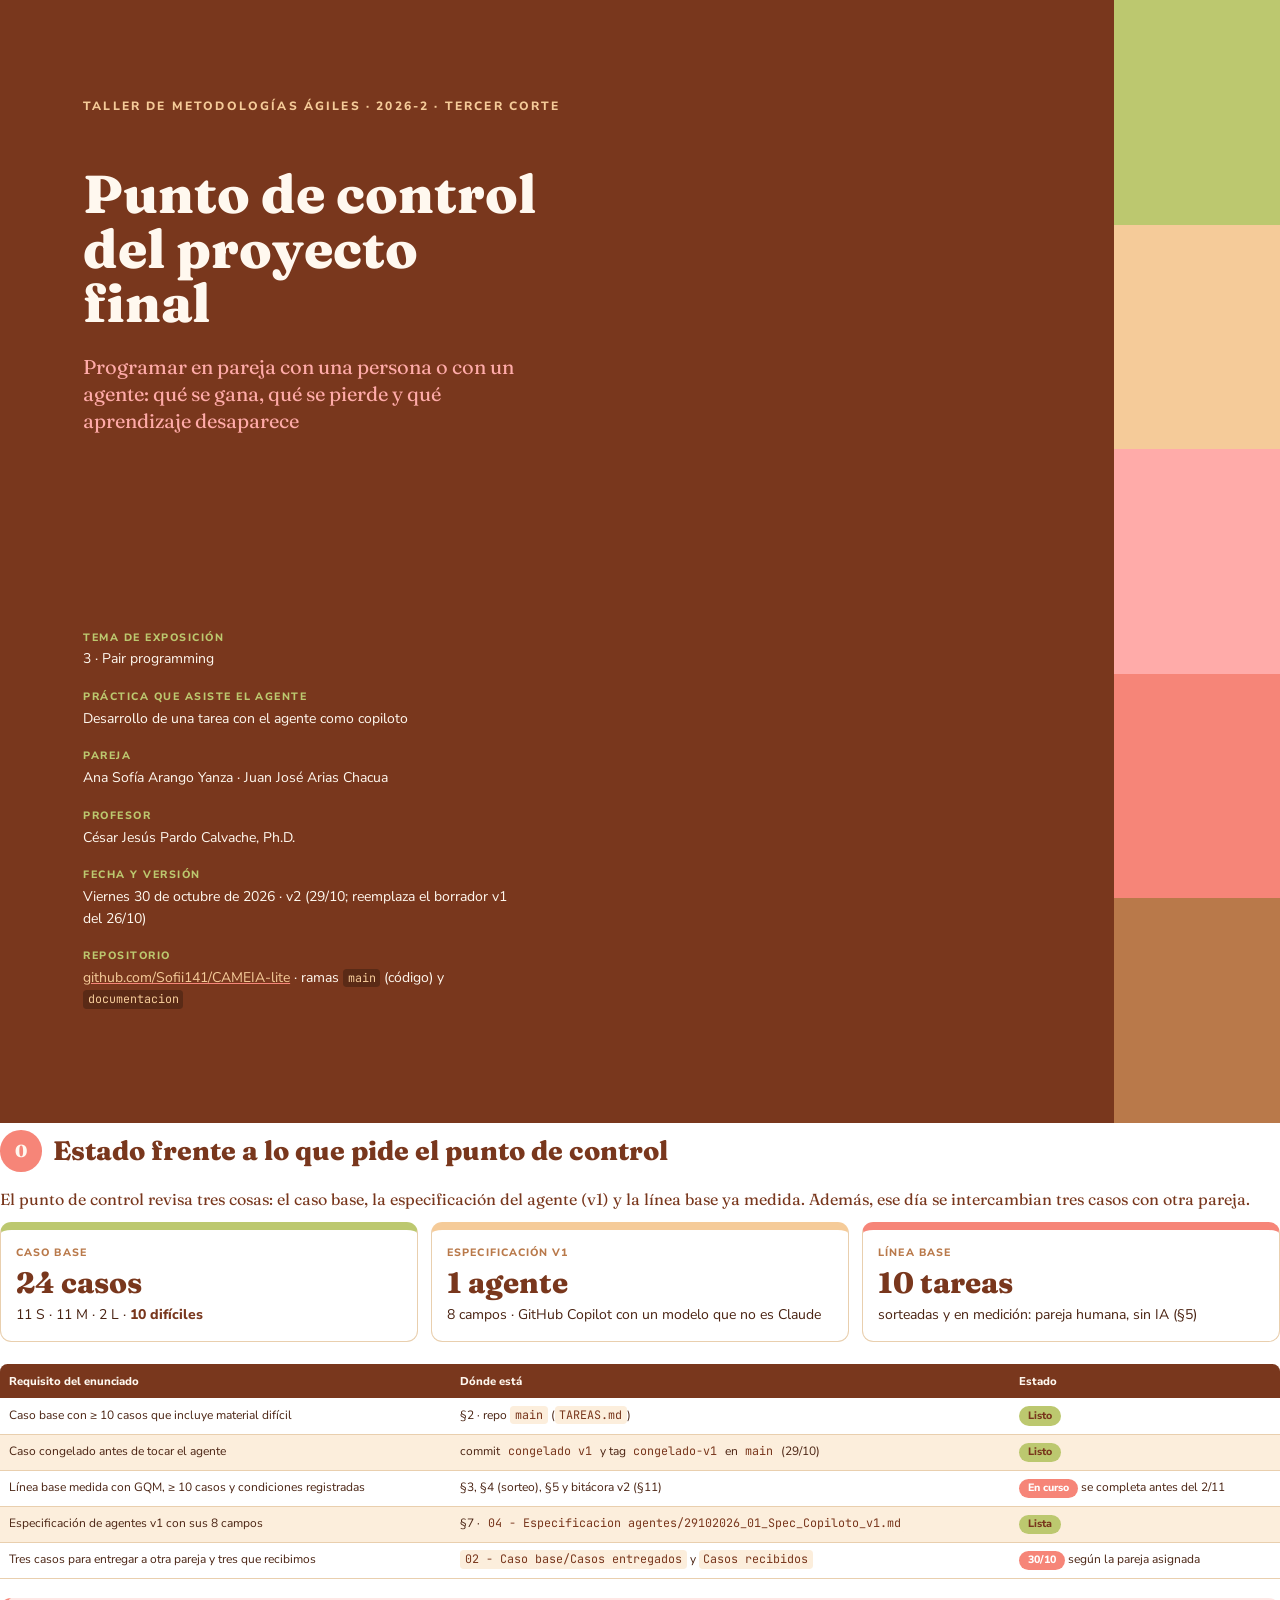
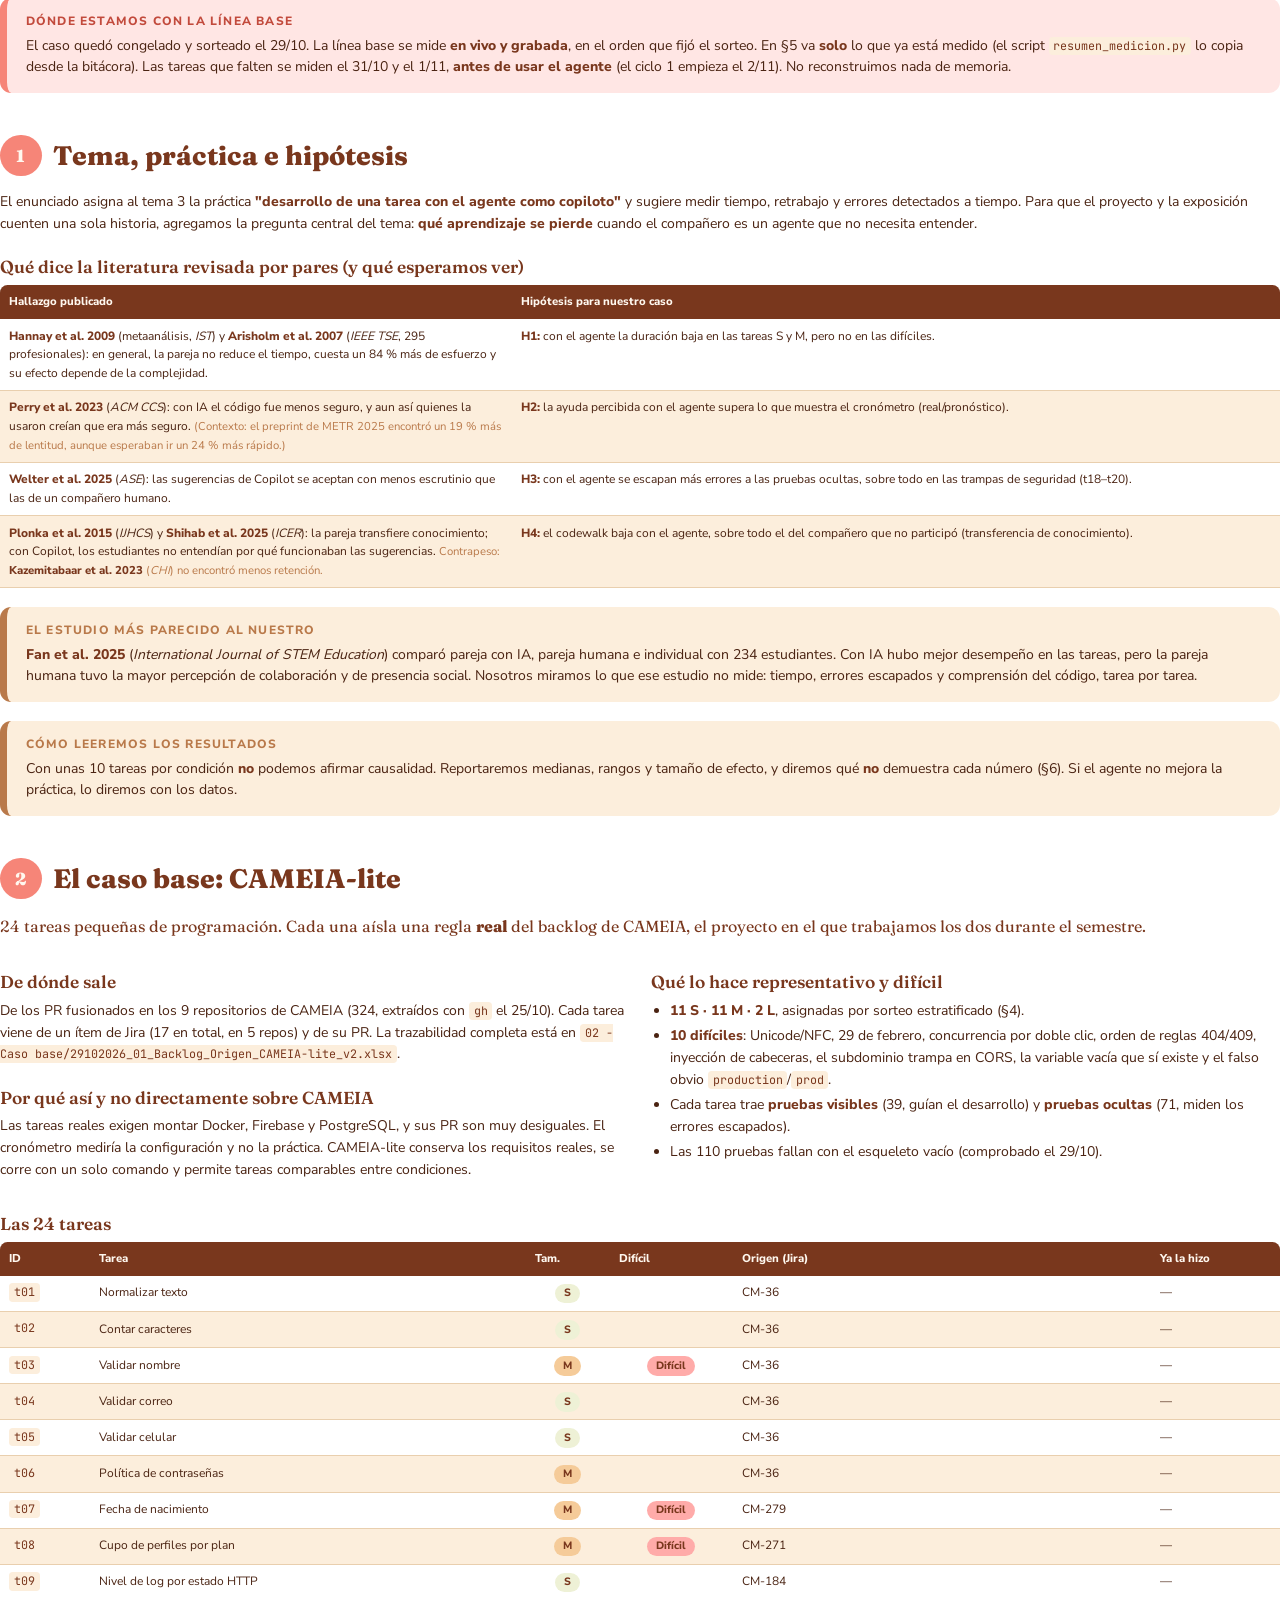
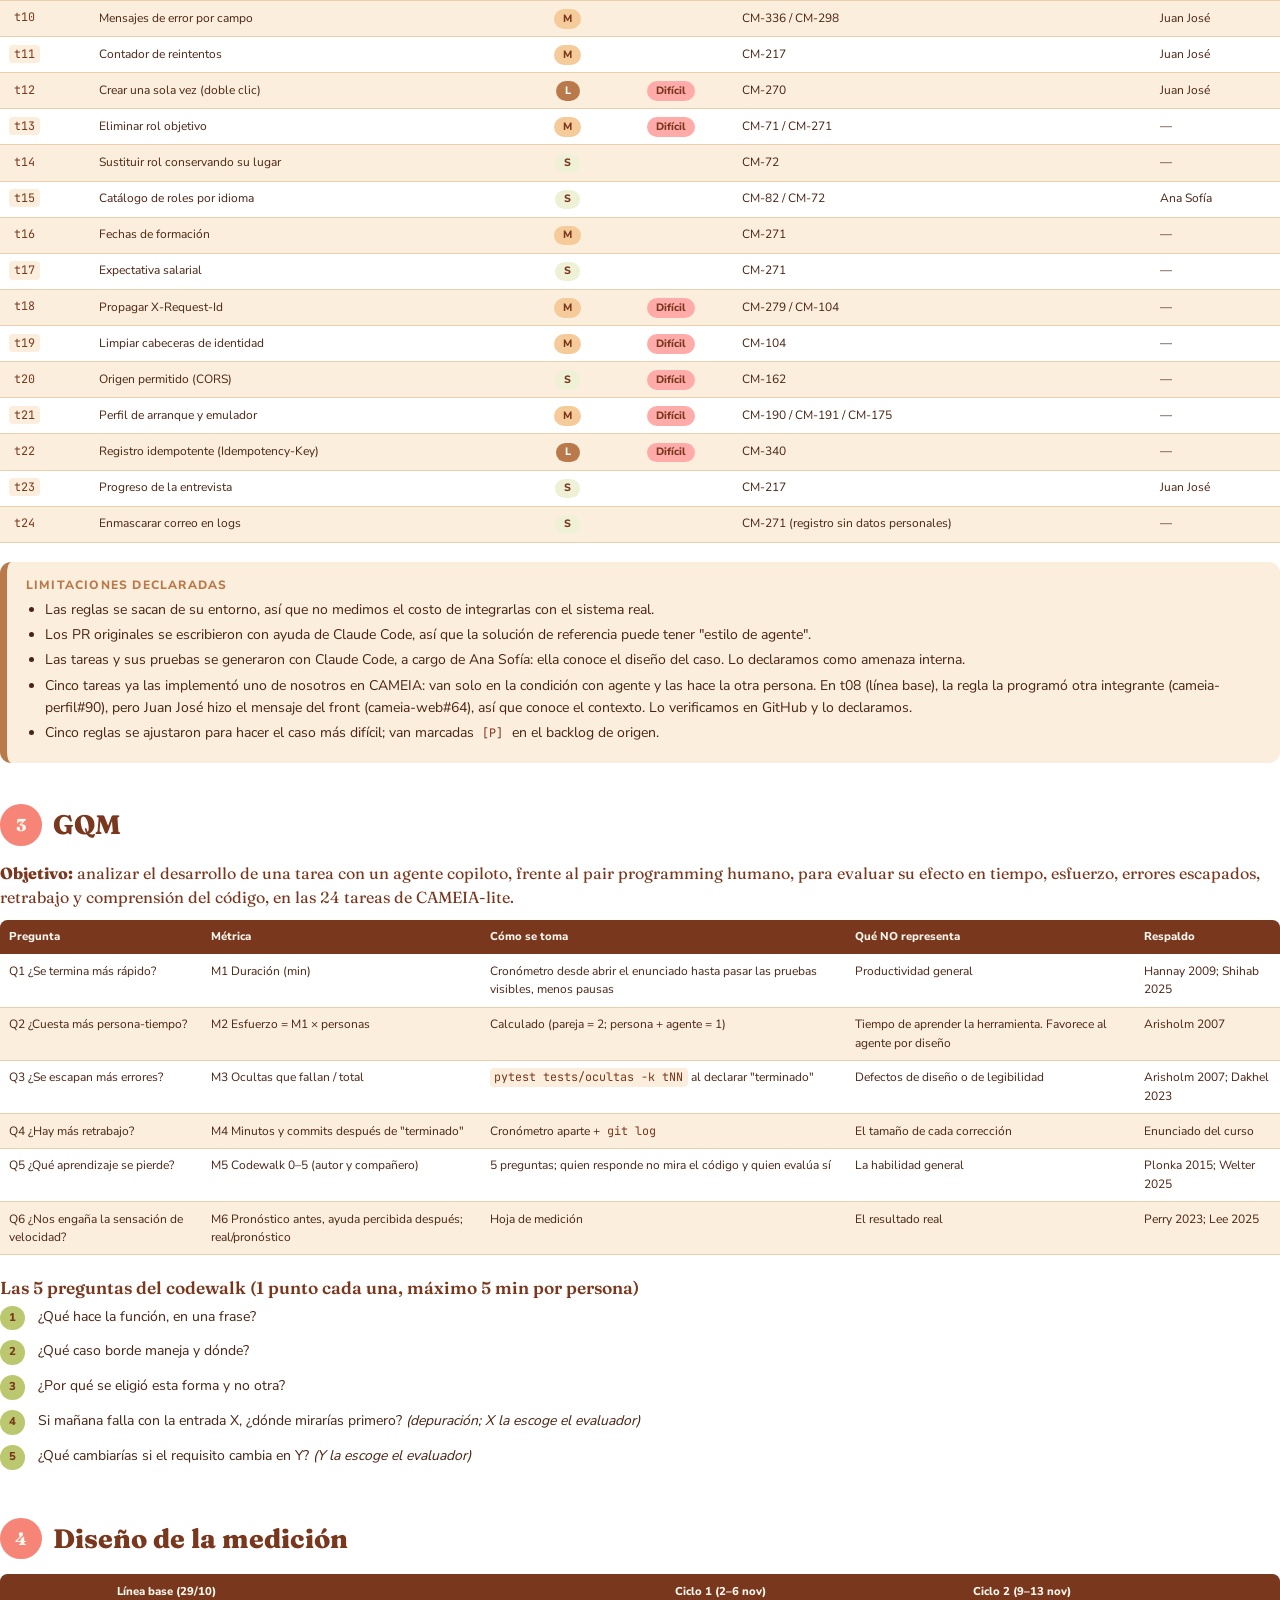
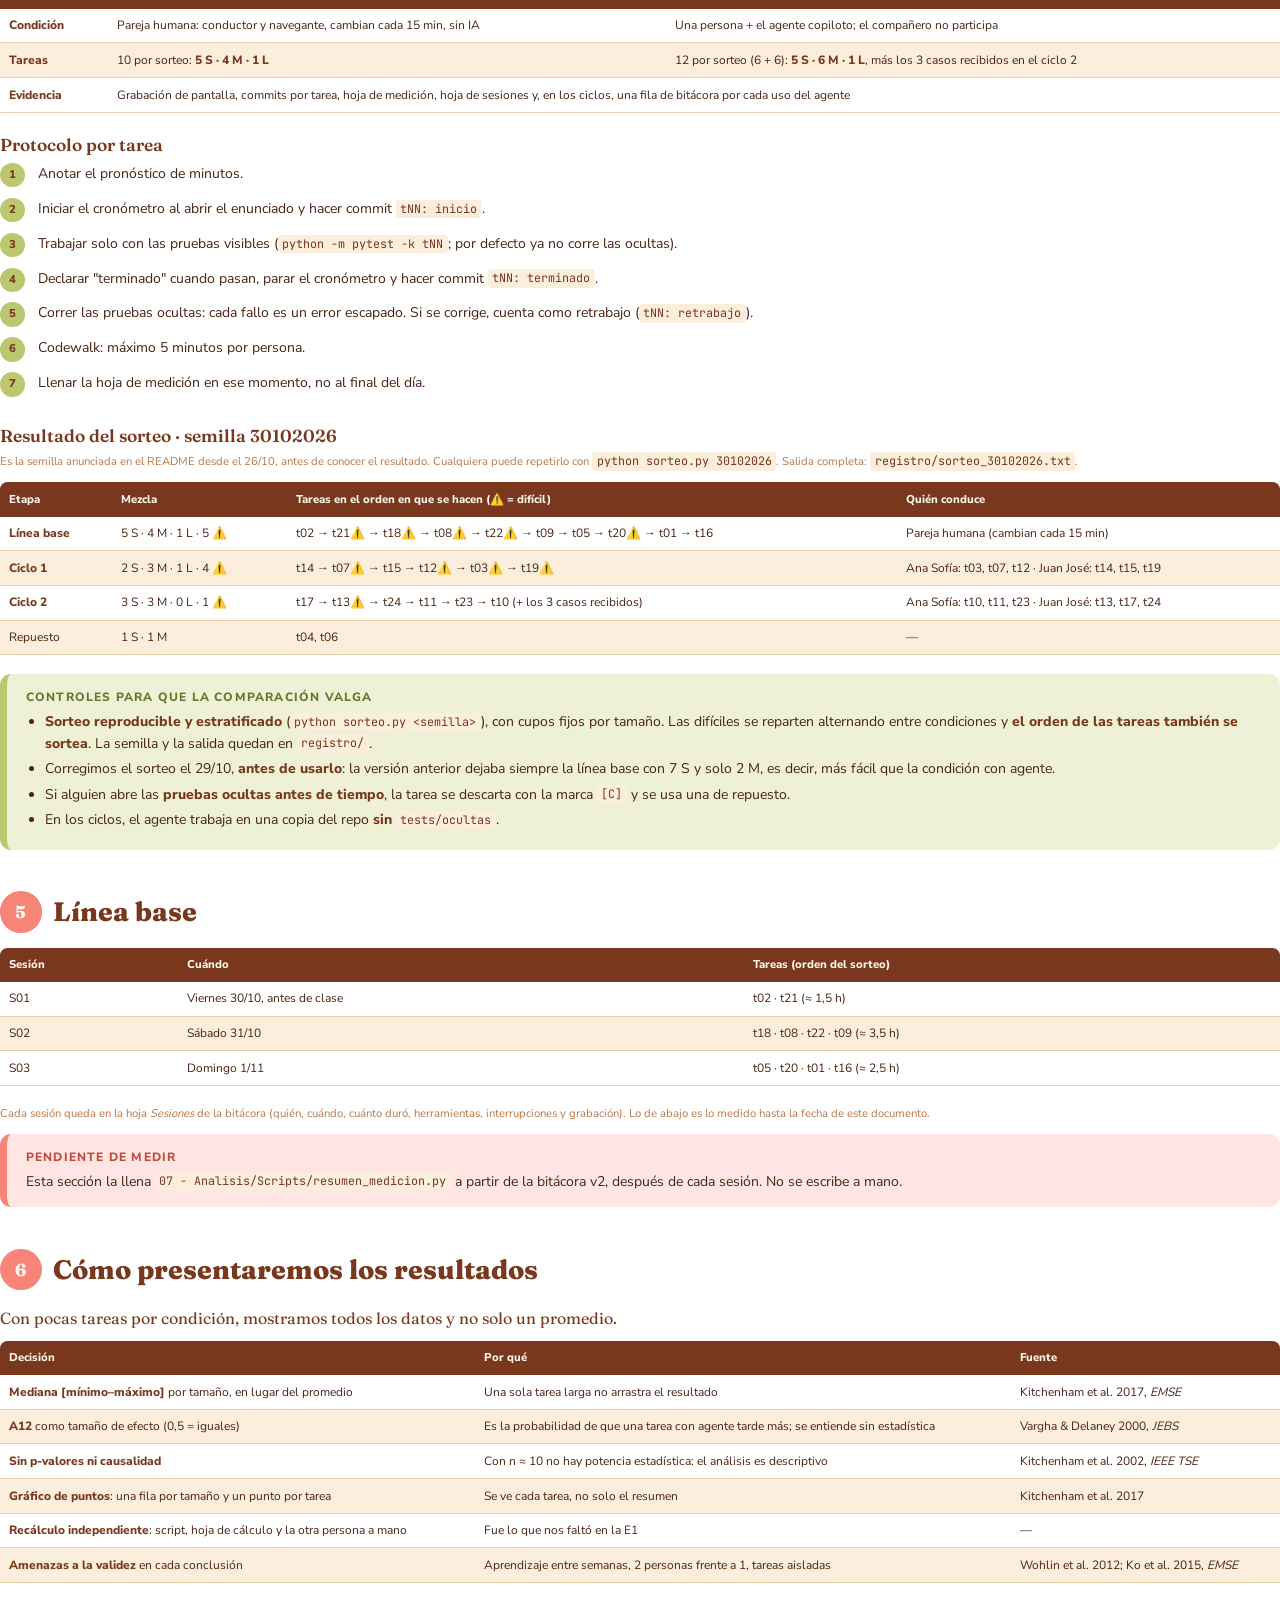
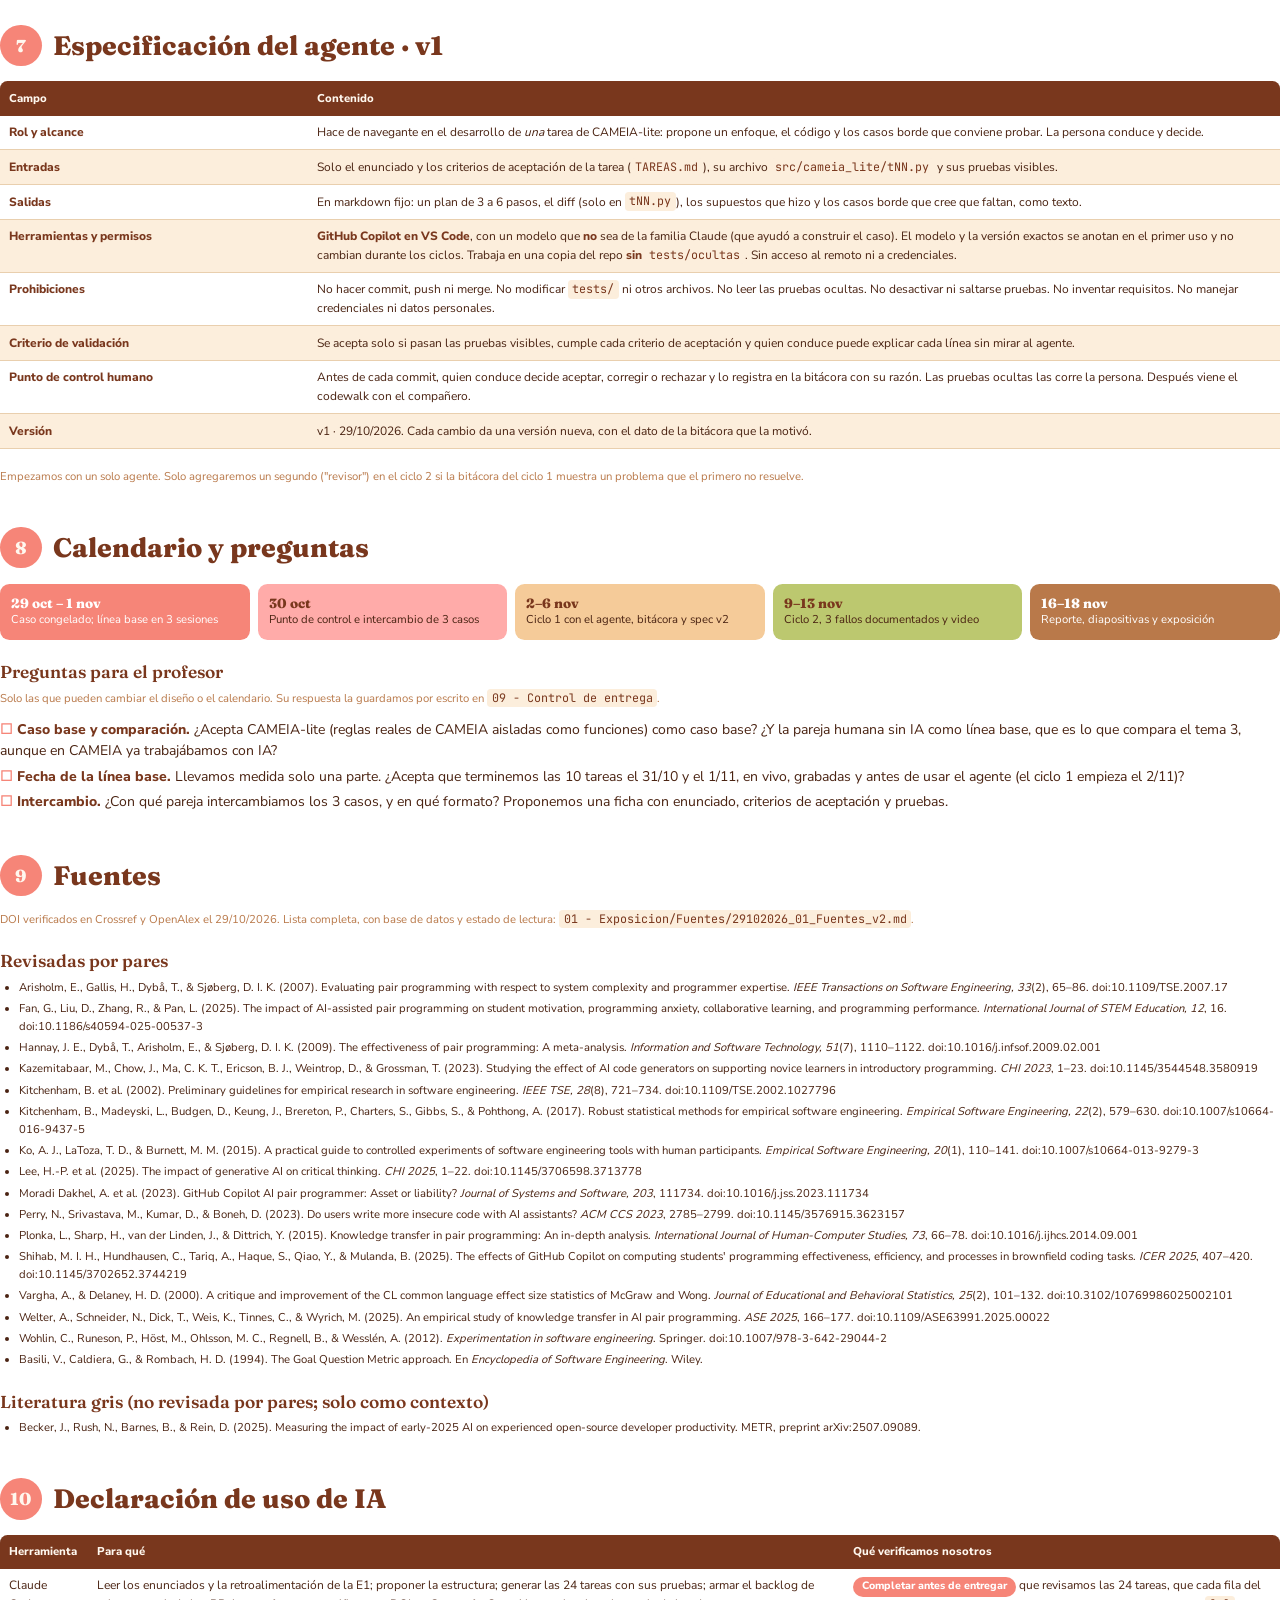
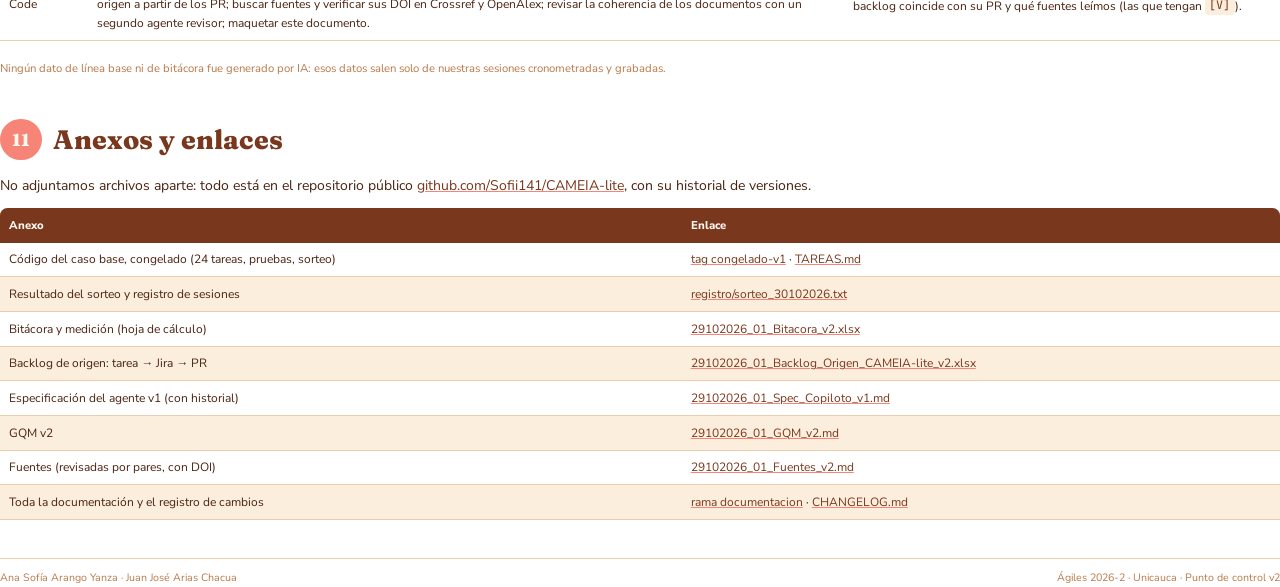
==== commit 9200062e: "PDF de entrega del 30/10 completo: sorteo oficial, plan de línea base, 3 preguntas, anexos con enlac" ====
--- a/09 - Control de entrega/29102026_02_Punto_Control_v2.html
+++ b/09 - Control de entrega/29102026_02_Punto_Control_v2.html
@@ -27,20 +27,20 @@
   <p class="lead">El punto de control revisa tres cosas: el caso base, la especificación del agente (v1) y la línea base ya medida. Además, ese día se intercambian tres casos con otra pareja.</p>
   <div class="tarjetas">
     <div class="tarjeta verde"><div class="t">Caso base</div><div class="v">24 casos</div>11 S · 11 M · 2 L · <strong>10 difíciles</strong></div>
-    <div class="tarjeta miel"><div class="t">Especificación v1</div><div class="v">1 agente</div>8 campos · herramienta y modelo se fijan antes del ciclo 1</div>
-    <div class="tarjeta rosa"><div class="t">Línea base</div><div class="v">10 tareas</div>pareja humana, sin IA · medida el 29/10 (§5)</div>
+    <div class="tarjeta miel"><div class="t">Especificación v1</div><div class="v">1 agente</div>8 campos · GitHub Copilot con un modelo que no es Claude</div>
+    <div class="tarjeta rosa"><div class="t">Línea base</div><div class="v">10 tareas</div>sorteadas y en medición: pareja humana, sin IA (§5)</div>
   </div>
   <table>
     <thead><tr><th>Requisito del enunciado</th><th>Dónde está</th><th>Estado</th></tr></thead>
     <tbody>
       <tr><td>Caso base con ≥ 10 casos que incluye material difícil</td><td>§2 · repo <code>main</code> (<code>TAREAS.md</code>)</td><td><span class="chip ok">Listo</span></td></tr>
-      <tr><td>Caso congelado antes de tocar el agente</td><td>commit <code>congelado v1</code> en <code>main</code></td><td><span class="chip pend">Antes de medir</span></td></tr>
-      <tr><td>Línea base medida con GQM, ≥ 10 casos y condiciones registradas</td><td>§3, §5 y bitácora v2 (anexo)</td><td><span class="chip pend">29/10</span></td></tr>
-      <tr><td>Especificación de agentes v1 con sus 8 campos</td><td>§7 · <code>04 - Especificacion agentes/29102026_01_Spec_Copiloto_v1.md</code></td><td><span class="chip ok">Lista</span> <span class="chip info">falta la herramienta</span></td></tr>
-      <tr><td>Tres casos para entregar a otra pareja y tres que recibimos</td><td><code>02 - Caso base/Casos entregados</code> y <code>Casos recibidos</code></td><td><span class="chip pend">30/10</span></td></tr>
-    </tbody>
-  </table>
-  <div class="caja alerta"><h4>Regla que seguimos</h4><p>La línea base (§5) se llena <strong>solo</strong> con lo medido en las sesiones cronometradas y grabadas: el script <code>07 - Analisis/Scripts/resumen_medicion.py</code> la copia aquí desde la bitácora. Si no alcanzamos las 10 tareas, se reporta el n real con la marca <code>[N]</code>.</p></div>
+      <tr><td>Caso congelado antes de tocar el agente</td><td>commit <code>congelado v1</code> y tag <code>congelado-v1</code> en <code>main</code> (29/10)</td><td><span class="chip ok">Listo</span></td></tr>
+      <tr><td>Línea base medida con GQM, ≥ 10 casos y condiciones registradas</td><td>§3, §4 (sorteo), §5 y bitácora v2 (§11)</td><td><span class="chip pend">En curso</span> se completa antes del 2/11</td></tr>
+      <tr><td>Especificación de agentes v1 con sus 8 campos</td><td>§7 · <code>04 - Especificacion agentes/29102026_01_Spec_Copiloto_v1.md</code></td><td><span class="chip ok">Lista</span></td></tr>
+      <tr><td>Tres casos para entregar a otra pareja y tres que recibimos</td><td><code>02 - Caso base/Casos entregados</code> y <code>Casos recibidos</code></td><td><span class="chip pend">30/10</span> según la pareja asignada</td></tr>
+    </tbody>
+  </table>
+  <div class="caja alerta"><h4>Dónde estamos con la línea base</h4><p>El caso quedó congelado y sorteado el 29/10. La línea base se mide <strong>en vivo y grabada</strong>, en el orden que fijó el sorteo. En §5 va <strong>solo</strong> lo que ya está medido (el script <code>resumen_medicion.py</code> lo copia desde la bitácora). Las tareas que falten se miden el 31/10 y el 1/11, <strong>antes de usar el agente</strong> (el ciclo 1 empieza el 2/11). No reconstruimos nada de memoria.</p></div>
 </section>
 
 <section class="nueva">
@@ -90,7 +90,7 @@
       <li>Las reglas se sacan de su entorno, así que no medimos el costo de integrarlas con el sistema real.</li>
       <li>Los PR originales se escribieron con ayuda de Claude Code, así que la solución de referencia puede tener "estilo de agente".</li>
       <li>Las tareas y sus pruebas se generaron con Claude Code, a cargo de Ana Sofía: ella conoce el diseño del caso. Lo declaramos como amenaza interna.</li>
-      <li>Cinco tareas ya las implementó uno de nosotros en CAMEIA: van solo en la condición con agente y las hace la otra persona.</li>
+      <li>Cinco tareas ya las implementó uno de nosotros en CAMEIA: van solo en la condición con agente y las hace la otra persona. En t08 (línea base), la regla la programó otra integrante (cameia-perfil#90), pero Juan José hizo el mensaje del front (cameia-web#64), así que conoce el contexto. Lo verificamos en GitHub y lo declaramos.</li>
       <li>Cinco reglas se ajustaron para hacer el caso más difícil; van marcadas <code>[P]</code> en el backlog de origen.</li>
     </ul>
   </div>
@@ -140,6 +140,17 @@
     <li>Codewalk: máximo 5 minutos por persona.</li>
     <li>Llenar la hoja de medición en ese momento, no al final del día.</li>
   </ol>
+  <h3>Resultado del sorteo · semilla 30102026</h3>
+  <p class="pequeno">Es la semilla anunciada en el README desde el 26/10, antes de conocer el resultado. Cualquiera puede repetirlo con <code>python sorteo.py 30102026</code>. Salida completa: <code>registro/sorteo_30102026.txt</code>.</p>
+  <table>
+    <thead><tr><th>Etapa</th><th>Mezcla</th><th>Tareas en el orden en que se hacen (⚠️ = difícil)</th><th>Quién conduce</th></tr></thead>
+    <tbody>
+      <tr><td><strong>Línea base</strong></td><td>5 S · 4 M · 1 L · 5 ⚠️</td><td>t02 → t21⚠️ → t18⚠️ → t08⚠️ → t22⚠️ → t09 → t05 → t20⚠️ → t01 → t16</td><td>Pareja humana (cambian cada 15 min)</td></tr>
+      <tr><td><strong>Ciclo 1</strong></td><td>2 S · 3 M · 1 L · 4 ⚠️</td><td>t14 → t07⚠️ → t15 → t12⚠️ → t03⚠️ → t19⚠️</td><td>Ana Sofía: t03, t07, t12 · Juan José: t14, t15, t19</td></tr>
+      <tr><td><strong>Ciclo 2</strong></td><td>3 S · 3 M · 0 L · 1 ⚠️</td><td>t17 → t13⚠️ → t24 → t11 → t23 → t10 (+ los 3 casos recibidos)</td><td>Ana Sofía: t10, t11, t23 · Juan José: t13, t17, t24</td></tr>
+      <tr><td>Repuesto</td><td>1 S · 1 M</td><td>t04, t06</td><td>—</td></tr>
+    </tbody>
+  </table>
   <div class="caja ok"><h4>Controles para que la comparación valga</h4>
     <ul>
       <li><strong>Sorteo reproducible y estratificado</strong> (<code>python sorteo.py &lt;semilla&gt;</code>), con cupos fijos por tamaño. Las difíciles se reparten alternando entre condiciones y <strong>el orden de las tareas también se sortea</strong>. La semilla y la salida quedan en <code>registro/</code>.</li>
@@ -152,7 +163,16 @@
 
 <section class="nueva">
   <h2><span class="num">5</span>Línea base</h2>
-  <!-- LB:INICIO --><div class="caja alerta"><h4>Pendiente de medir</h4><p>Esta sección la llena <code>07 - Analisis/Scripts/resumen_medicion.py</code> a partir de la bitácora v2, después de las sesiones del 29/10. No se escribe a mano.</p></div><!-- LB:FIN -->
+  <table>
+    <thead><tr><th>Sesión</th><th>Cuándo</th><th>Tareas (orden del sorteo)</th></tr></thead>
+    <tbody>
+      <tr><td>S01</td><td>Viernes 30/10, antes de clase</td><td>t02 · t21 (≈ 1,5 h)</td></tr>
+      <tr><td>S02</td><td>Sábado 31/10</td><td>t18 · t08 · t22 · t09 (≈ 3,5 h)</td></tr>
+      <tr><td>S03</td><td>Domingo 1/11</td><td>t05 · t20 · t01 · t16 (≈ 2,5 h)</td></tr>
+    </tbody>
+  </table>
+  <p class="pequeno">Cada sesión queda en la hoja <em>Sesiones</em> de la bitácora (quién, cuándo, cuánto duró, herramientas, interrupciones y grabación). Lo de abajo es lo medido hasta la fecha de este documento.</p>
+  <!-- LB:INICIO --><div class="caja alerta"><h4>Pendiente de medir</h4><p>Esta sección la llena <code>07 - Analisis/Scripts/resumen_medicion.py</code> a partir de la bitácora v2, después de cada sesión. No se escribe a mano.</p></div><!-- LB:FIN -->
 </section>
 
 <section class="nueva">
@@ -179,7 +199,7 @@
       <tr><td><strong>Rol y alcance</strong></td><td>Hace de navegante en el desarrollo de <em>una</em> tarea de CAMEIA-lite: propone un enfoque, el código y los casos borde que conviene probar. La persona conduce y decide.</td></tr>
       <tr><td><strong>Entradas</strong></td><td>Solo el enunciado y los criterios de aceptación de la tarea (<code>TAREAS.md</code>), su archivo <code>src/cameia_lite/tNN.py</code> y sus pruebas visibles.</td></tr>
       <tr><td><strong>Salidas</strong></td><td>En markdown fijo: un plan de 3 a 6 pasos, el diff (solo en <code>tNN.py</code>), los supuestos que hizo y los casos borde que cree que faltan, como texto.</td></tr>
-      <tr><td><strong>Herramientas y permisos</strong></td><td>Herramienta y modelo exactos: <span class="chip pend">se fijan antes del 2/11</span>. Trabaja en una copia del repo <strong>sin</strong> <code>tests/ocultas</code>. Sin acceso al remoto ni a credenciales.</td></tr>
+      <tr><td><strong>Herramientas y permisos</strong></td><td><strong>GitHub Copilot en VS Code</strong>, con un modelo que <strong>no</strong> sea de la familia Claude (que ayudó a construir el caso). El modelo y la versión exactos se anotan en el primer uso y no cambian durante los ciclos. Trabaja en una copia del repo <strong>sin</strong> <code>tests/ocultas</code>. Sin acceso al remoto ni a credenciales.</td></tr>
       <tr><td><strong>Prohibiciones</strong></td><td>No hacer commit, push ni merge. No modificar <code>tests/</code> ni otros archivos. No leer las pruebas ocultas. No desactivar ni saltarse pruebas. No inventar requisitos. No manejar credenciales ni datos personales.</td></tr>
       <tr><td><strong>Criterio de validación</strong></td><td>Se acepta solo si pasan las pruebas visibles, cumple cada criterio de aceptación y quien conduce puede explicar cada línea sin mirar al agente.</td></tr>
       <tr><td><strong>Punto de control humano</strong></td><td>Antes de cada commit, quien conduce decide aceptar, corregir o rechazar y lo registra en la bitácora con su razón. Las pruebas ocultas las corre la persona. Después viene el codewalk con el compañero.</td></tr>
@@ -192,17 +212,18 @@
 <section>
   <h2><span class="num">8</span>Calendario y preguntas</h2>
   <div class="tiempo">
-    <div class="t1"><b>29 oct</b>Línea base: 10 tareas en pareja humana</div>
+    <div class="t1"><b>29 oct – 1 nov</b>Caso congelado; línea base en 3 sesiones</div>
     <div class="t2"><b>30 oct</b>Punto de control e intercambio de 3 casos</div>
     <div class="t3"><b>2–6 nov</b>Ciclo 1 con el agente, bitácora y spec v2</div>
     <div class="t4"><b>9–13 nov</b>Ciclo 2, 3 fallos documentados y video</div>
     <div class="t5"><b>16–18 nov</b>Reporte, diapositivas y exposición</div>
   </div>
   <h3>Preguntas para el profesor</h3>
+  <p class="pequeno">Solo las que pueden cambiar el diseño o el calendario. Su respuesta la guardamos por escrito en <code>09 - Control de entrega</code>.</p>
   <ul class="check">
-    <li>¿Acepta CAMEIA-lite (requisitos reales de CAMEIA aislados como funciones) como caso base, en lugar de trabajar directamente sobre los repositorios?</li>
-    <li>¿Es válido agregar la comprensión del código (codewalk) a las métricas sugeridas para el tema 3?</li>
-    <li>¿Con qué pareja intercambiamos los tres casos, y en qué formato? Proponemos una ficha con enunciado, criterios de aceptación y pruebas.</li>
+    <li><strong>Caso base y comparación.</strong> ¿Acepta CAMEIA-lite (reglas reales de CAMEIA aisladas como funciones) como caso base? ¿Y la pareja humana sin IA como línea base, que es lo que compara el tema 3, aunque en CAMEIA ya trabajábamos con IA?</li>
+    <li><strong>Fecha de la línea base.</strong> Llevamos medida solo una parte. ¿Acepta que terminemos las 10 tareas el 31/10 y el 1/11, en vivo, grabadas y antes de usar el agente (el ciclo 1 empieza el 2/11)?</li>
+    <li><strong>Intercambio.</strong> ¿Con qué pareja intercambiamos los 3 casos, y en qué formato? Proponemos una ficha con enunciado, criterios de aceptación y pruebas.</li>
   </ul>
 </section>
 
@@ -245,6 +266,24 @@
   <p class="pequeno">Ningún dato de línea base ni de bitácora fue generado por IA: esos datos salen solo de nuestras sesiones cronometradas y grabadas.</p>
 </section>
 
+<section>
+  <h2><span class="num">11</span>Anexos y enlaces</h2>
+  <p>No adjuntamos archivos aparte: todo está en el repositorio público <a href="https://github.com/Sofii141/CAMEIA-lite">github.com/Sofii141/CAMEIA-lite</a>, con su historial de versiones.</p>
+  <table>
+    <thead><tr><th>Anexo</th><th>Enlace</th></tr></thead>
+    <tbody>
+      <tr><td>Código del caso base, congelado (24 tareas, pruebas, sorteo)</td><td><a href="https://github.com/Sofii141/CAMEIA-lite/tree/congelado-v1">tag congelado-v1</a> · <a href="https://github.com/Sofii141/CAMEIA-lite/blob/main/TAREAS.md">TAREAS.md</a></td></tr>
+      <tr><td>Resultado del sorteo y registro de sesiones</td><td><a href="https://github.com/Sofii141/CAMEIA-lite/blob/main/registro/sorteo_30102026.txt">registro/sorteo_30102026.txt</a></td></tr>
+      <tr><td>Bitácora y medición (hoja de cálculo)</td><td><a href="https://github.com/Sofii141/CAMEIA-lite/blob/documentacion/05%20-%20Ciclos%20y%20bitacora/29102026_01_Bitacora_v2.xlsx">29102026_01_Bitacora_v2.xlsx</a></td></tr>
+      <tr><td>Backlog de origen: tarea → Jira → PR</td><td><a href="https://github.com/Sofii141/CAMEIA-lite/blob/documentacion/02%20-%20Caso%20base/29102026_01_Backlog_Origen_CAMEIA-lite_v2.xlsx">29102026_01_Backlog_Origen_CAMEIA-lite_v2.xlsx</a></td></tr>
+      <tr><td>Especificación del agente v1 (con historial)</td><td><a href="https://github.com/Sofii141/CAMEIA-lite/blob/documentacion/04%20-%20Especificacion%20agentes/29102026_01_Spec_Copiloto_v1.md">29102026_01_Spec_Copiloto_v1.md</a></td></tr>
+      <tr><td>GQM v2</td><td><a href="https://github.com/Sofii141/CAMEIA-lite/blob/documentacion/03%20-%20Linea%20base/29102026_01_GQM_v2.md">29102026_01_GQM_v2.md</a></td></tr>
+      <tr><td>Fuentes (revisadas por pares, con DOI)</td><td><a href="https://github.com/Sofii141/CAMEIA-lite/blob/documentacion/01%20-%20Exposicion/Fuentes/29102026_01_Fuentes_v2.md">29102026_01_Fuentes_v2.md</a></td></tr>
+      <tr><td>Toda la documentación y el registro de cambios</td><td><a href="https://github.com/Sofii141/CAMEIA-lite/tree/documentacion">rama documentacion</a> · <a href="https://github.com/Sofii141/CAMEIA-lite/blob/documentacion/CHANGELOG.md">CHANGELOG.md</a></td></tr>
+    </tbody>
+  </table>
+</section>
+
 <div class="pie"><span>Ana Sofía Arango Yanza · Juan José Arias Chacua</span><span>Ágiles 2026-2 · Unicauca · Punto de control v2</span></div>
 </body>
 </html>
